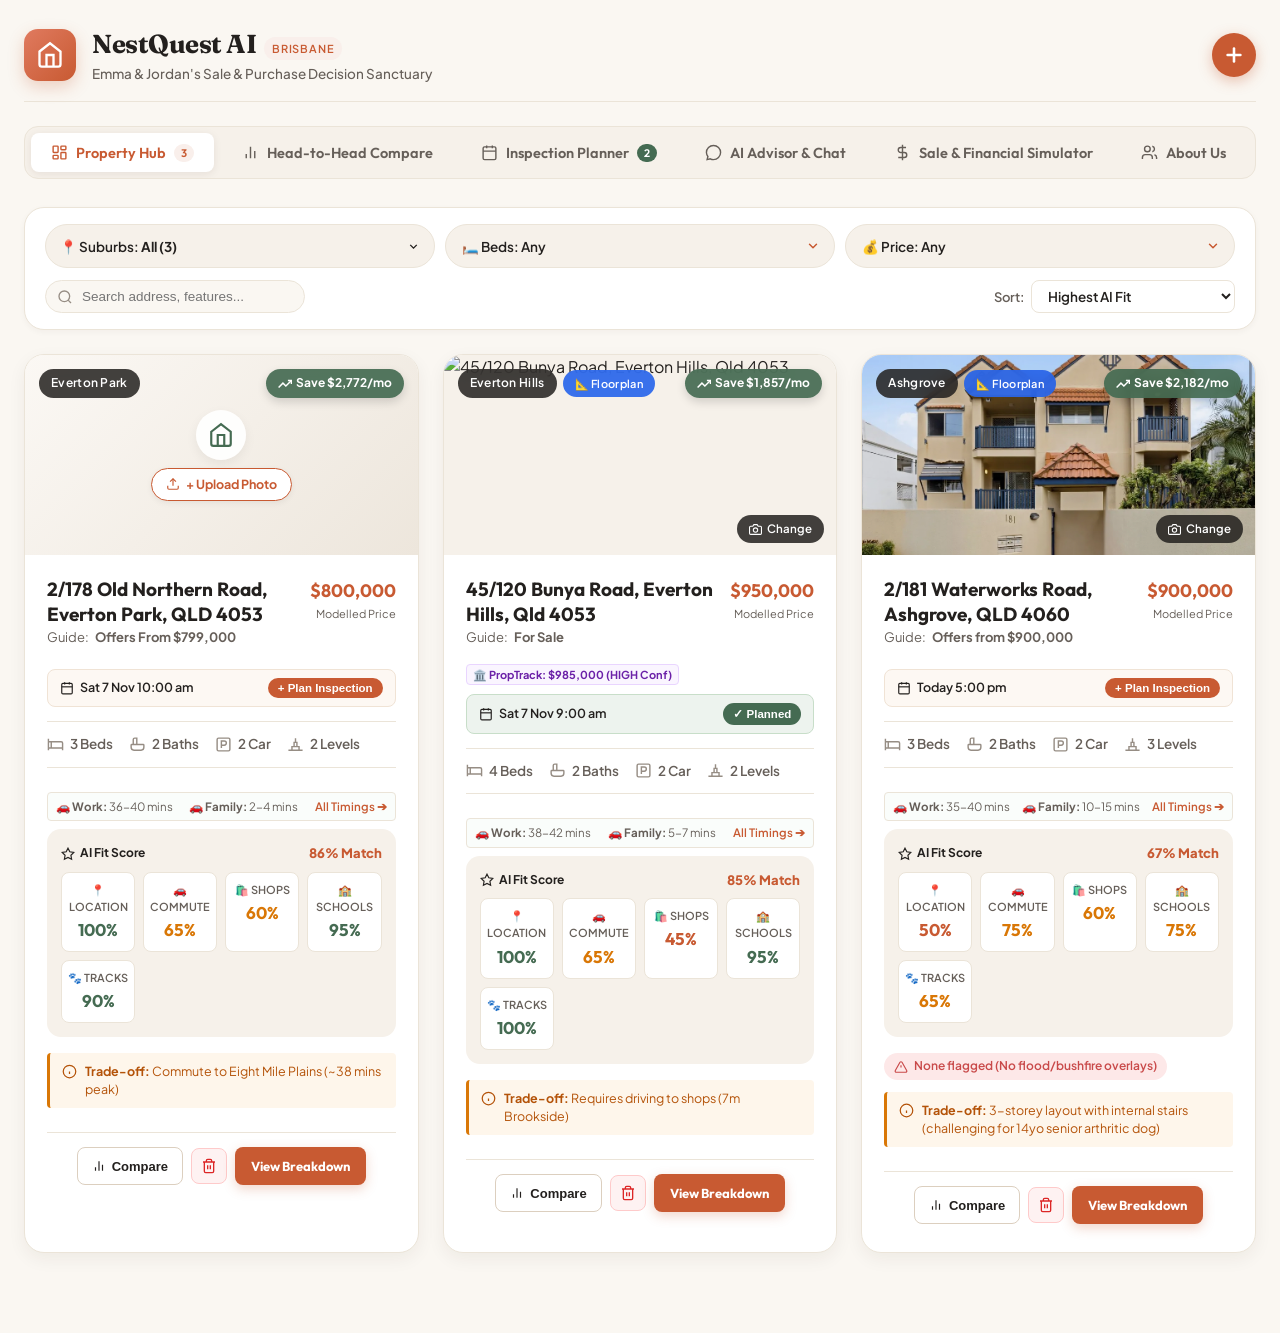
==== app/index.html @ 303f62ae "Add fail-safe verified URL resolver, click interceptor, localStorage sanitization, and script cache " ====
<!DOCTYPE html>
<html lang="en">
<head>
  <meta charset="UTF-8">
  <meta name="viewport" content="width=device-width, initial-scale=1.0, maximum-scale=1.0, user-scalable=no, viewport-fit=cover">
  <link rel="apple-touch-icon" href="images/apple-touch-icon.png">
  <meta name="apple-mobile-web-app-capable" content="yes">
  <meta name="apple-mobile-web-app-status-bar-style" content="default">
  <meta name="apple-mobile-web-app-title" content="NestQuest AI">
  <meta name="theme-color" content="#FAF7F2">
  <title>NestQuest AI — Emma & Jordan's Property Suite</title>
  <link rel="stylesheet" href="css/style.css">
  <link rel="icon" href="data:image/svg+xml,<svg xmlns=%22http://www.w3.org/2000/svg%22 viewBox=%220 0 100 100%22><text y=%22.9em%22 font-size=%2290%22>🏡</text></svg>">
</head>
<body>

  <div class="app-container">
    <!-- Top Header -->
    <header class="top-header">
      <div class="header-inner">
        <div class="brand-section">
          <div class="brand-icon-wrapper">
            <svg viewBox="0 0 24 24" fill="none" stroke="currentColor" stroke-width="2">
              <path d="m3 9 9-7 9 7v11a2 2 0 0 1-2 2H5a2 2 0 0 1-2-2z"/>
              <polyline points="9 22 9 12 15 12 15 22"/>
            </svg>
          </div>
          <div>
            <h1 class="brand-title">
              NestQuest AI
              <span class="brand-badge">Brisbane</span>
            </h1>
            <p class="brand-subtitle">Emma & Jordan's Sale & Purchase Decision Sanctuary</p>
          </div>
        </div>

        <button class="btn-add-property-corner" id="btn-open-add-modal" title="Add Property" aria-label="Add Property">
          <svg width="22" height="22" viewBox="0 0 24 24" fill="none" stroke="currentColor" stroke-width="2.8" stroke-linecap="round" stroke-linejoin="round">
            <line x1="12" y1="5" x2="12" y2="19"></line>
            <line x1="5" y1="12" x2="19" y2="12"></line>
          </svg>
        </button>
      </div>
    </header>

    <!-- Main Navigation Tabs -->
    <nav class="main-nav">
      <button class="nav-tab-btn active" data-tab="properties">
        <svg viewBox="0 0 24 24" fill="none" stroke="currentColor" stroke-width="2"><rect width="7" height="9" x="3" y="3" rx="1"/><rect width="7" height="5" x="14" y="3" rx="1"/><rect width="7" height="9" x="14" y="12" rx="1"/><rect width="7" height="5" x="3" y="16" rx="1"/></svg>
        Property Hub
        <span class="nav-counter" id="nav-prop-count">5</span>
      </button>

      <button class="nav-tab-btn" data-tab="compare">
        <svg viewBox="0 0 24 24" fill="none" stroke="currentColor" stroke-width="2"><line x1="18" y1="20" x2="18" y2="10"/><line x1="12" y1="20" x2="12" y2="4"/><line x1="6" y1="20" x2="6" y2="14"/></svg>
        Head-to-Head Compare
      </button>

      <button class="nav-tab-btn" data-tab="inspections">
        <svg viewBox="0 0 24 24" fill="none" stroke="currentColor" stroke-width="2"><rect x="3" y="4" width="18" height="18" rx="2" ry="2"/><line x1="16" y1="2" x2="16" y2="6"/><line x1="8" y1="2" x2="8" y2="6"/><line x1="3" y1="10" x2="21" y2="10"/></svg>
        Inspection Planner
        <span class="nav-counter" id="nav-inspection-count" style="display: none; background: var(--sage); color: white;">0</span>
      </button>

      <button class="nav-tab-btn" data-tab="advisor">
        <svg viewBox="0 0 24 24" fill="none" stroke="currentColor" stroke-width="2"><path d="M12 2a10 10 0 0 1 10 10c0 5.523-4.477 10-10 10a9.96 9.96 0 0 1-4.587-1.11L3 22l1.11-4.413A9.96 9.96 0 0 1 2 12C2 6.477 6.477 2 12 2z"/></svg>
        AI Advisor & Chat
      </button>

      <button class="nav-tab-btn" data-tab="finances">
        <svg viewBox="0 0 24 24" fill="none" stroke="currentColor" stroke-width="2"><line x1="12" y1="1" x2="12" y2="23"/><path d="M17 5H9.5a3.5 3.5 0 0 0 0 7h5a3.5 3.5 0 0 1 0 7H6"/></svg>
        Sale & Financial Simulator
      </button>

      <button class="nav-tab-btn" data-tab="about">
        <svg viewBox="0 0 24 24" fill="none" stroke="currentColor" stroke-width="2"><path d="M16 21v-2a4 4 0 0 0-4-4H6a4 4 0 0 0-4 4v2"/><circle cx="9" cy="7" r="4"/><path d="M22 21v-2a4 4 0 0 0-3-3.87"/><path d="M16 3.13a4 4 0 0 1 0 7.75"/></svg>
        About Us
      </button>
    </nav>

    <!-- TAB 1: PROPERTIES HUB -->
    <section id="view-properties" class="tab-view">
      <!-- Toolbar Filters -->
      <div class="filter-toolbar">
        <div class="filter-primary-row">
          <!-- Suburb Multi-Select Button & Popover -->
          <div class="suburb-filter-container" id="suburb-filter-container">
            <button type="button" class="filter-control filter-dropdown-btn" id="btn-toggle-suburb-dropdown" aria-expanded="false">
              <span>📍 Suburbs: <strong id="suburb-filter-summary">All</strong></span>
              <svg width="13" height="13" viewBox="0 0 24 24" fill="none" stroke="currentColor" stroke-width="2.5"><polyline points="6 9 12 15 18 9"/></svg>
            </button>
            <div class="suburb-dropdown-menu" id="suburb-dropdown-menu" style="display: none;">
              <div class="suburb-dropdown-header">
                <span>Filter by Suburb</span>
                <button type="button" class="btn-suburb-action" id="btn-clear-suburbs">Select All</button>
              </div>
              <div class="suburb-checkbox-list" id="suburb-checkbox-list">
                <!-- Populated dynamically from properties -->
              </div>
            </div>
          </div>

          <!-- Bedroom Filter -->
          <select id="filter-bedrooms" class="filter-control filter-control-select">
            <option value="all" selected>🛏️ Beds: Any</option>
            <option value="2">🛏️ 2+ Beds</option>
            <option value="3">🛏️ 3+ Beds</option>
            <option value="4">🛏️ 4+ Beds</option>
          </select>

          <!-- Price Filter -->
          <select id="filter-max-price" class="filter-control filter-control-select">
            <option value="all" selected>💰 Price: Any</option>
            <option value="850000">💰 Under $850k</option>
            <option value="900000">💰 Under $900k</option>
            <option value="950000">💰 Under $950k</option>
            <option value="1000000">💰 Under $1.0M</option>
            <option value="1050000">💰 Under $1.05M</option>
            <option value="1100000">💰 Under $1.1M</option>
          </select>
        </div>

        <div class="filter-secondary-row">
          <div class="search-input-wrapper">
            <svg class="search-icon" width="16" height="16" viewBox="0 0 24 24" fill="none" stroke="currentColor" stroke-width="2"><circle cx="11" cy="11" r="8"></circle><line x1="21" y1="21" x2="16.65" y2="16.65"></line></svg>
            <input type="text" id="property-search" placeholder="Search address, features...">
          </div>

          <div style="display: flex; align-items: center; gap: 6px;">
            <span style="font-size: 13px; color: var(--text-muted); font-weight: 600;">Sort:</span>
            <select id="sort-select" style="padding: 6px 12px; border-radius: var(--radius-sm); border: 1px solid var(--border-light); font-size: 13.5px; font-family: var(--font-sans); background: white; color: #23201E !important; -webkit-text-fill-color: #23201E !important; font-weight: 600;">
              <option value="overall">Highest AI Fit</option>
              <option value="emma">Emma Match %</option>
              <option value="jordan">Jordan Match %</option>
              <option value="pets">Fur Babies Safety</option>
              <option value="savings">Highest Monthly Savings</option>
              <option value="price-asc">Price (Low to High)</option>
              <option value="price-desc">Price (High to Low)</option>
            </select>
          </div>
        </div>
      </div>

      <!-- Properties Grid -->
      <div class="properties-grid" id="properties-grid"></div>
    </section>

    <!-- TAB 2: HEAD-TO-HEAD COMPARE -->
    <section id="view-compare" class="tab-view" style="display: none;">
      <div id="comparison-view-content"></div>
    </section>

    <!-- TAB: INSPECTION PLANNER -->
    <section id="view-inspections" class="tab-view" style="display: none;">
      <div id="inspections-view-content"></div>
    </section>

    <!-- TAB 3: AI ADVISOR & CHAT -->
    <section id="view-advisor" class="tab-view" style="display: none;">
      <div class="ai-advisor-layout">
        <!-- Sidebar with Presets -->
        <aside class="advisor-sidebar">
          <div>
            <h4 style="font-family: var(--font-serif); font-size: 18px; margin-bottom: 6px;">Decision Prompts</h4>
            <p style="font-size: 13px; color: var(--text-muted);">Instant AI analysis tailored to your family setup:</p>
          </div>

          <div class="quick-prompts-list">
            <button class="prompt-btn">🐾 Which property is safest for our 14yo dog & 16yo cat?</button>
            <button class="prompt-btn">⚖️ Break down the Morningside vs Everton compromise</button>
            <button class="prompt-btn">💰 Which property frees up the most monthly cash?</button>
            <button class="prompt-btn">⚠️ Explain the flood & overland flow risks</button>
            <button class="prompt-btn">🚗 Eight Mile Plains commute analysis</button>
          </div>

          <div style="background: var(--bg-card-subtle); padding: 14px; border-radius: var(--radius-md); font-size: 12.5px; color: var(--text-muted); line-height: 1.4;">
            💡 <em>Antigravity Advisor considers your $1.4M home equity release, commute to Eight Mile Plains, and 4 fur babies.</em>
          </div>
        </aside>

        <!-- Chat Panel -->
        <div class="chat-panel">
          <div class="chat-history" id="chat-history-container"></div>
          <div class="chat-input-bar">
            <input type="text" id="ai-chat-input" placeholder="Ask about properties, compromises, loan savings, or dog accessibility...">
            <button class="btn-primary" id="btn-send-chat">
              <svg width="17" height="17" viewBox="0 0 24 24" fill="none" stroke="currentColor" stroke-width="2"><line x1="22" y1="2" x2="11" y2="13"></line><polygon points="22 2 15 22 11 13 2 9 22 2"></polygon></svg>
              Ask
            </button>
          </div>
        </div>
      </div>
    </section>

    <!-- TAB 4: FINANCIAL SIMULATOR -->
    <section id="view-finances" class="tab-view" style="display: none;">
      <div id="financial-simulator-content"></div>
    </section>

    <!-- TAB 5: ABOUT US (WHO WE ARE & LIFE ANCHORS) -->
    <section id="view-about" class="tab-view" style="display: none;">
      <div id="about-view-content"></div>
    </section>
    <section id="view-compass" class="tab-view" style="display: none;">
      <div id="compass-view-content"></div>
    </section>

    <!-- ADD / IMPORT PROPERTY MODAL -->
  <div class="modal-backdrop" id="add-property-modal">
    <div class="modal-card">
      <button class="modal-close-btn" id="btn-close-add-modal">✕</button>
      <h2 class="modal-header-title">Add New Candidate Property</h2>
      <p class="modal-header-subtitle">Drop screenshots into chat for instant AI extraction, paste listing text, or enter manually.</p>

      <!-- Import Subtabs -->
      <div style="display: flex; gap: 8px; margin-bottom: 24px; border-bottom: 1px solid var(--border-light); padding-bottom: 12px; flex-wrap: wrap;">
        <button class="filter-pill active import-tab-btn" data-mode="ai">💬 Drop Screenshots to AI (Recommended)</button>
        <button class="filter-pill import-tab-btn" data-mode="paste">📋 Quick Text Paste</button>
        <button class="filter-pill import-tab-btn" data-mode="form">✍️ Manual Form</button>
      </div>

      <!-- Pane 0: AI Chat Drop (Primary Recommended Workflow) -->
      <div id="import-pane-ai" class="import-subtab-pane">
        <div style="background: linear-gradient(135deg, #F4F7F4 0%, #E8F0E9 100%); border: 1.5px solid var(--sage-light, #C8DEC9); border-radius: var(--radius-md); padding: 22px; margin-bottom: 16px;">
          <div style="display: flex; align-items: center; gap: 12px; margin-bottom: 14px;">
            <div style="width: 48px; height: 48px; background: var(--sage); border-radius: 50%; display: flex; align-items: center; justify-content: center; font-size: 24px; color: white; flex-shrink: 0; box-shadow: var(--shadow-sm);">
              🤖
            </div>
            <div>
              <h3 style="font-family: var(--font-serif); font-size: 20px; color: var(--sage); margin: 0 0 3px 0;">
                The 1-Step Workflow: Just Drop Screenshots in Chat!
              </h3>
              <p style="font-size: 13px; color: var(--text-muted); margin: 0;">
                Zero setup needed. No bookmarklets, no scraping errors, no tedious form typing.
              </p>
            </div>
          </div>

          <div style="background: white; border-radius: var(--radius-sm); padding: 16px 18px; border: 1px solid var(--border-light); margin-bottom: 14px;">
            <h4 style="font-size: 14px; font-weight: 700; color: var(--text-main); margin-bottom: 10px; display: flex; align-items: center; gap: 6px;">
              📱 How it works on your phone:
            </h4>
            <ol style="margin-left: 20px; font-size: 13.5px; line-height: 1.75; color: var(--text-main);">
              <li>Whenever you or Emma find a house on <strong>Realestate.com.au</strong> or <strong>Domain</strong> on your phone:</li>
              <li>Take 1 or 2 quick screenshots of the <strong>photos, price & specs</strong> (or copy the link/text).</li>
              <li>Drop them right here into your <strong>Antigravity AI Assistant chat</strong>!</li>
            </ol>
          </div>

          <div style="background: #FDF8F3; border-left: 3px solid var(--terracotta); padding: 14px; border-radius: 4px; font-size: 13px; color: var(--text-main); line-height: 1.55;">
            <strong>✨ Your AI Assistant automatically:</strong>
            <ul style="margin: 6px 0 0 18px; padding: 0;">
              <li>Extracts address, bedrooms, bathrooms, car spaces, storeys & courtyard</li>
              <li>Crops high-res facade photos and saves architectural floor plans</li>
              <li>Cross-references Property.com.au / PropTrack automated valuations</li>
              <li>Calculates exact Google Maps drive & transit commute times to all family anchors</li>
              <li>Runs the financial simulator & calculates your exact monthly cash freed up</li>
              <li>Scores Emma, Jordan & Fur Baby accessibility match</li>
              <li>Uploads it straight into your live Property Hub!</li>
            </ul>
          </div>

          <div style="text-align: center; margin-top: 18px;">
            <button type="button" class="btn-primary" style="background: var(--sage); border-color: var(--sage); padding: 12px 24px; font-size: 14px; font-weight: 700;" onclick="app.closeAddModal(); app.switchTab('advisor');">
              💬 Open AI Chat to Drop Screenshots ➔
            </button>
          </div>
        </div>
      </div>

      <!-- Pane 1: Smart Paste -->
      <div id="import-pane-paste" class="import-subtab-pane" style="display: none;">
        <div class="form-group" style="margin-bottom: 16px;">
          <div style="display: flex; justify-content: space-between; align-items: baseline; margin-bottom: 4px;">
            <label>Paste Property Description or Raw Listing Text</label>
            <button type="button" id="btn-sample-paste" style="background: none; border: none; color: var(--terracotta); font-size: 12.5px; font-weight: 600; cursor: pointer; text-decoration: underline;">
              Try Sample Listing Text
            </button>
          </div>
          <div style="background: var(--bg-card-subtle); padding: 10px 14px; border-radius: var(--radius-sm); font-size: 12px; color: var(--text-muted); margin-bottom: 10px;">
            <strong>How to use:</strong> Select & copy any text from the property page on Realestate.com.au or Domain, paste it below, and click <strong>AI Parse Text</strong>!
          </div>
          <textarea id="paste-text-input" rows="5" placeholder="Copy & paste any listing text or description here (e.g. '12/40 Wynnum Rd, Morningside. Offers over $950k, 3 Bed, 2 Bath, 2 Car, private courtyard, body corp $1,100 pq...')..."></textarea>
          <div style="display: flex; gap: 10px; margin-top: 10px;">
            <button class="btn-primary" id="btn-parse-paste" type="button">AI Parse Text ➔</button>
          </div>
          <div id="paste-status" style="font-size: 13px; margin-top: 8px;"></div>
        </div>
      </div>

      <!-- Pane 2: Main Form -->
      <div id="import-pane-form" class="import-subtab-pane" style="display: none;">
        <form id="add-property-form">
          <div class="form-grid">
            <div class="form-group">
              <label>Street Address *</label>
              <input type="text" id="form-address" required placeholder="e.g. 5/12 Richmond Road">
            </div>

            <div class="form-group">
              <label>Suburb *</label>
              <select id="form-suburb" required>
                <option value="Ashgrove">Ashgrove</option>
                <option value="Everton Hills">Everton Hills</option>
                <option value="Everton Park">Everton Park</option>
                <option value="Morningside">Morningside</option>
                <option value="McDowall">McDowall</option>
                <option value="Camp Hill">Camp Hill</option>
                <option value="Stafford">Stafford</option>
                <option value="Mitchelton">Mitchelton</option>
                <option value="Kedron">Kedron</option>
                <option value="Coorparoo">Coorparoo</option>
                <option value="Other">Other Brisbane Suburb</option>
              </select>
            </div>

            <div class="form-group">
              <label>Advertised Guide Price</label>
              <input type="text" id="form-guide" placeholder="e.g. Offers over $950,000">
            </div>

            <div class="form-group">
              <label>Modelled Purchase Price ($ AUD) *</label>
              <input type="number" id="form-modelled-price" required value="950000" step="5000">
            </div>

            <div class="form-group">
              <label>Bedrooms</label>
              <input type="number" id="form-bedrooms" value="3" min="1" max="6">
            </div>

            <div class="form-group">
              <label>Bathrooms</label>
              <input type="number" id="form-bathrooms" value="2" step="0.5" min="1" max="5">
            </div>

            <div class="form-group">
              <label>Parking Setup</label>
              <input type="text" id="form-parking" placeholder="e.g. Side-by-side double garage">
            </div>

            <div class="form-group">
              <label>Levels / Storeys</label>
              <select id="form-levels">
                <option value="1">1 Level (Single Level)</option>
                <option value="2" selected>2 Levels (Townhouse)</option>
                <option value="3">3 Levels (Tri-level)</option>
              </select>
            </div>

            <div class="form-group">
              <label>Outdoor Space</label>
              <select id="form-outdoor">
                <option value="Private courtyard" selected>Private Courtyard (Great for Pets)</option>
                <option value="Fenced yard / garden">Fenced Yard / Garden</option>
                <option value="Balconies only">Balconies Only (Stairs for Pets)</option>
              </select>
            </div>

            <div class="form-group">
              <label>Body Corporate ($ / Quarter)</label>
              <input type="number" id="form-body-corp" value="1200" step="50">
            </div>

            <div class="form-group">
              <label>Brisbane Council Risk Overlays</label>
              <select id="form-risk">
                <option value="None flagged" selected>None Flagged (Clean)</option>
                <option value="Flood overlay flagged">Flood Overlay Flagged</option>
                <option value="Overland flow flagged">Overland Flow Flagged</option>
                <option value="Bushfire overlay flagged">Bushfire Overlay Flagged</option>
              </select>
            </div>

            <div class="form-group">
              <label>Key Compromise / Trade-off</label>
              <input type="text" id="form-compromise" placeholder="e.g. 1 car garage or stairs for 14yo dog">
            </div>

            <div class="form-group form-group-full">
              <label>Online Listing Link</label>
              <input type="url" id="form-link" placeholder="https://www.realestate.com.au/...">
            </div>

            <div class="form-group form-group-full">
              <label>Hero Photo URL</label>
              <input type="url" id="form-image-url" placeholder="https://images.unsplash.com/...">
            </div>

            <div class="form-group form-group-full">
              <label>Personal Notes & Impressions</label>
              <textarea id="form-notes" rows="3" placeholder="Inspection impressions, Emma's thoughts, Jordan's feedback..."></textarea>
            </div>
          </div>

          <div style="display: flex; justify-content: flex-end; gap: 12px; margin-top: 24px;">
            <button class="btn-secondary" type="button" onclick="app.closeAddModal()">Cancel</button>
            <button class="btn-primary" type="submit">Save & Run AI Evaluation</button>
          </div>
        </form>
      </div>
    </div>
  </div>

  <!-- PROPERTY DETAIL DRAWER MODAL -->
  <div class="modal-backdrop" id="detail-drawer-modal">
    <div class="modal-card" style="max-width: 840px;">
      <button class="modal-close-btn" onclick="document.getElementById('detail-drawer-modal').classList.remove('open')">✕</button>
      <div id="detail-drawer-content"></div>
    </div>
  </div>

  <!-- HIGH-RES FLOORPLAN VIEWER MODAL -->
  <div class="modal-backdrop" id="floorplan-viewer-modal">
    <div class="modal-card" style="max-width: 960px; max-height: 92vh; text-align: center; padding: 24px;">
      <button class="modal-close-btn" onclick="document.getElementById('floorplan-viewer-modal').classList.remove('open')">✕</button>
      <h3 id="floorplan-modal-title" style="font-family: var(--font-serif); font-size: 20px; margin-bottom: 12px; text-align: left;">Architectural Floor Plan</h3>
      <div style="overflow: auto; max-height: 75vh; border: 1px solid var(--border-light); border-radius: var(--radius-md); background: white; padding: 12px;">
        <img id="floorplan-modal-img" src="" style="max-width: 100%; height: auto; display: block; margin: 0 auto;" alt="Property Floor Plan">
      </div>
      <div style="display: flex; justify-content: flex-end; margin-top: 14px;">
        <button class="btn-primary" onclick="document.getElementById('floorplan-viewer-modal').classList.remove('open')">Close Floor Plan</button>
      </div>
    </div>
  </div>


  <!-- INLINE PROPERTY SPEC EDITOR MODAL -->
  <div class="modal-backdrop" id="spec-edit-modal">
    <div class="modal-card" style="max-width: 460px; padding: 24px;">
      <button class="modal-close-btn" onclick="app.closeSpecEditModal()">✕</button>
      <h3 id="spec-edit-modal-title" style="font-family: var(--font-serif); font-size: 20px; margin-bottom: 8px;">Edit Property Detail</h3>
      <p id="spec-edit-modal-subtitle" style="font-size: 13px; color: var(--text-muted); margin-bottom: 16px;">Update value and recalculate AI scores.</p>
      <div id="spec-edit-modal-body"></div>
      <div style="display: flex; justify-content: flex-end; gap: 10px; margin-top: 20px;">
        <button class="btn-secondary" type="button" onclick="app.closeSpecEditModal()">Cancel</button>
        <button class="btn-primary" type="button" onclick="app.saveSpecEdit()">Save Changes</button>
      </div>
    </div>
  </div>

  <!-- BODY CORPORATE EDITOR MODAL -->
  <div class="modal-backdrop" id="bodycorp-edit-modal">
    <div class="modal-card" style="max-width: 480px; padding: 24px;">
      <button class="modal-close-btn" onclick="app.closeBodyCorpModal()">✕</button>
      <h3 style="font-family: var(--font-serif); font-size: 20px; margin-bottom: 6px;">🏢 Edit Body Corporate</h3>
      <p style="font-size: 13px; color: var(--text-muted); margin-bottom: 16px;">
        Enter either Weekly, Monthly, or Quarterly. The other amounts update automatically.
      </p>
      <div style="display: flex; flex-direction: column; gap: 14px;">
        <div class="form-group">
          <label style="font-size: 13px; font-weight: 700; color: var(--text-main);">Weekly Body Corporate ($/wk):</label>
          <div style="position: relative;">
            <span style="position: absolute; left: 12px; top: 10px; font-weight: 700; color: var(--text-muted);">$</span>
            <input type="number" id="edit-bc-weekly" style="padding-left: 26px;" step="1" oninput="app.handleBcInput('weekly')">
          </div>
          <span style="font-size: 11.5px; color: var(--text-muted);">e.g. /wk for Bunya Road, /wk for Rogers Parade</span>
        </div>
        <div class="form-group">
          <label style="font-size: 13px; font-weight: 700; color: var(--text-main);">Monthly Body Corporate ($/mo):</label>
          <div style="position: relative;">
            <span style="position: absolute; left: 12px; top: 10px; font-weight: 700; color: var(--text-muted);">$</span>
            <input type="number" id="edit-bc-monthly" style="padding-left: 26px;" step="1" oninput="app.handleBcInput('monthly')">
          </div>
        </div>
        <div class="form-group">
          <label style="font-size: 13px; font-weight: 700; color: var(--text-main);">Quarterly Body Corporate ($/qtr):</label>
          <div style="position: relative;">
            <span style="position: absolute; left: 12px; top: 10px; font-weight: 700; color: var(--text-muted);">$</span>
            <input type="number" id="edit-bc-quarterly" style="padding-left: 26px;" step="1" oninput="app.handleBcInput('quarterly')">
          </div>
        </div>
      </div>
      <div style="display: flex; justify-content: flex-end; gap: 10px; margin-top: 22px;">
        <button class="btn-secondary" type="button" onclick="app.closeBodyCorpModal()">Cancel</button>
        <button class="btn-primary" type="button" onclick="app.saveBodyCorpEdit()">Save Body Corporate</button>
      </div>
    </div>
  </div>

  <!-- PARKING EDITOR MODAL -->
  <div class="modal-backdrop" id="parking-edit-modal">
    <div class="modal-card" style="max-width: 460px; padding: 24px;">
      <button class="modal-close-btn" onclick="app.closeParkingModal()">✕</button>
      <h3 style="font-family: var(--font-serif); font-size: 20px; margin-bottom: 6px;">🚗 Edit Parking Configuration</h3>
      <p style="font-size: 13px; color: var(--text-muted); margin-bottom: 16px;">
        Set vehicle spaces and garage layout (vital for Jordan's vehicle and storage needs).
      </p>
      <div style="display: flex; flex-direction: column; gap: 14px;">
        <div class="form-group">
          <label style="font-size: 13px; font-weight: 700;">Number of Car Spaces:</label>
          <select id="edit-parking-spaces">
            <option value="1">1 Car Space</option>
            <option value="2">2 Car Spaces</option>
            <option value="3">3 Car Spaces</option>
            <option value="4">4+ Car Spaces</option>
          </select>
        </div>
        <div class="form-group">
          <label style="font-size: 13px; font-weight: 700;">Parking / Garage Type:</label>
          <select id="edit-parking-type">
            <option value="Double lockup garage (side-by-side)">Double lockup garage (side-by-side)</option>
            <option value="2 car tandem lockup garage">2 car tandem lockup garage</option>
            <option value="Single lockup garage + carport">Single lockup garage + carport</option>
            <option value="Single lockup garage">Single lockup garage</option>
            <option value="Covered carport">Covered carport</option>
            <option value="Open off-street bay">Open off-street bay</option>
          </select>
        </div>
      </div>
      <div style="display: flex; justify-content: flex-end; gap: 10px; margin-top: 22px;">
        <button class="btn-secondary" type="button" onclick="app.closeParkingModal()">Cancel</button>
        <button class="btn-primary" type="button" onclick="app.saveParkingEdit()">Save Parking</button>
      </div>
    </div>
  </div>

  <!-- INSPECTION TIME EDITOR MODAL -->
  <div class="modal-backdrop" id="inspection-edit-modal">
    <div class="modal-card" style="max-width: 480px; padding: 24px;">
      <button class="modal-close-btn" onclick="app.closeInspectionModal()">✕</button>
      <h3 style="font-family: var(--font-serif); font-size: 20px; margin-bottom: 6px;">🗓️ Open Inspection Time</h3>
      <p style="font-size: 13px; color: var(--text-muted); margin-bottom: 16px;">
        Add or update the upcoming open home inspection slot.
      </p>
      <div class="form-group">
        <label style="font-size: 13px; font-weight: 700;">Inspection Schedule Text:</label>
        <input type="text" id="edit-inspection-input" placeholder="e.g. Sat 7 Nov 9:00 am - 9:30 am">
      </div>
      <div style="margin-top: 10px;">
        <span style="font-size: 11.5px; font-weight: 700; color: var(--text-muted);">Quick Presets:</span>
        <div class="suggestion-chips-container" style="margin-top: 6px;">
          <button type="button" class="suggestion-chip" onclick="document.getElementById('edit-inspection-input').value='Sat 7 Nov 9:00 am'">Sat 7 Nov 9:00 am</button>
          <button type="button" class="suggestion-chip" onclick="document.getElementById('edit-inspection-input').value='Sat 7 Nov 10:15 am'">Sat 7 Nov 10:15 am</button>
          <button type="button" class="suggestion-chip" onclick="document.getElementById('edit-inspection-input').value='Sat 7 Nov 11:30 am'">Sat 7 Nov 11:30 am</button>
          <button type="button" class="suggestion-chip" onclick="document.getElementById('edit-inspection-input').value='Thu 5 Nov 4:30 pm'">Thu 5 Nov 4:30 pm</button>
          <button type="button" class="suggestion-chip" onclick="document.getElementById('edit-inspection-input').value='By Private Appointment'">By Appointment</button>
        </div>
      </div>
      <div style="display: flex; justify-content: flex-end; gap: 10px; margin-top: 22px;">
        <button class="btn-secondary" type="button" onclick="app.closeInspectionModal()">Cancel</button>
        <button class="btn-primary" type="button" onclick="app.saveInspectionEdit()">Save Inspection</button>
      </div>
    </div>
  </div>

  <!-- LIFE ANCHOR DESTINATION & ADDRESS MODAL -->
  <div class="modal-backdrop" id="anchor-edit-modal">
    <div class="modal-card" style="max-width: 540px; padding: 24px;">
      <button class="modal-close-btn" onclick="app.closeAnchorModal()">✕</button>
      <h3 id="anchor-modal-title" style="font-family: var(--font-serif); font-size: 20px; margin-bottom: 6px;">📍 Life Anchor Destination</h3>
      <p style="font-size: 13px; color: var(--text-muted); margin-bottom: 16px;">
        Set destination name and street address. NestQuest AI links directly to Google Maps and calculates commute timings for every townhouse.
      </p>
      <div style="display: flex; flex-direction: column; gap: 14px;">
        <div class="form-group">
          <label style="font-size: 13px; font-weight: 700;">Destination Name:</label>
          <input type="text" id="edit-anchor-name" placeholder="e.g. Callum & Kaitlin, Eight Mile Plains Work, Gym...">
        </div>
        <div class="form-group">
          <label style="font-size: 13px; font-weight: 700;">Street Address or Suburb (Google Maps Verified):</label>
          <input type="text" id="edit-anchor-address" list="suggested-brisbane-addresses" placeholder="e.g. Rogers Parade West, Everton Park QLD 4053" oninput="app.updateAnchorMapsPreview()">
          <datalist id="suggested-brisbane-addresses">
            <option value="81 Technology Office Park, Eight Mile Plains QLD 4113">Work (Eight Mile Plains)</option>
            <option value="Rogers Parade West, Everton Park QLD 4053">Callum & Kaitlin</option>
            <option value="Carindale / Belmont QLD 4152">Emma's Parents</option>
            <option value="Strathpine QLD 4500">Jordan's Parents</option>
            <option value="Queen Street Mall, Brisbane City QLD 4000">Brisbane CBD</option>
            <option value="Airport Drive, Brisbane Airport QLD 4008">Brisbane Airport</option>
            <option value="Brookside Shopping Centre, 159 Osborne Rd, Mitchelton QLD 4053">Brookside Shopping Centre</option>
            <option value="Wynnum Road Cafés, Morningside QLD 4170">Wynnum Rd Cafés</option>
            <option value="Westfield Chermside, Gympie Rd, Chermside QLD 4032">Westfield Chermside</option>
            <option value="Ferny Grove Train Station, Ferny Grove QLD 4055">Ferny Grove Station</option>
            <option value="South Bank Parklands, South Brisbane QLD 4101">South Bank</option>
          </datalist>
        </div>
        <div>
          <span style="font-size: 11.5px; font-weight: 700; color: var(--text-muted);">Quick Address Presets:</span>
          <div class="suggestion-chips-container" style="margin-top: 6px;">
            <button type="button" class="suggestion-chip" onclick="app.setAnchorAddressPreset('81 Technology Office Park, Eight Mile Plains QLD 4113')">📍 Eight Mile Plains Work</button>
            <button type="button" class="suggestion-chip" onclick="app.setAnchorAddressPreset('Rogers Parade West, Everton Park QLD 4053')">📍 Callum & Kaitlin</button>
            <button type="button" class="suggestion-chip" onclick="app.setAnchorAddressPreset('Carindale / Belmont QLD 4152')">📍 Emma's Parents</button>
            <button type="button" class="suggestion-chip" onclick="app.setAnchorAddressPreset('Strathpine QLD 4500')">📍 Jordan's Parents</button>
            <button type="button" class="suggestion-chip" onclick="app.setAnchorAddressPreset('Brookside Shopping Centre, 159 Osborne Rd, Mitchelton QLD 4053')">📍 Brookside Retail</button>
            <button type="button" class="suggestion-chip" onclick="app.setAnchorAddressPreset('Wynnum Road Cafés, Morningside QLD 4170')">📍 Morningside Cafés</button>
            <button type="button" class="suggestion-chip" onclick="app.setAnchorAddressPreset('Queen Street Mall, Brisbane City QLD 4000')">📍 Brisbane CBD</button>
            <button type="button" class="suggestion-chip" onclick="app.setAnchorAddressPreset('Airport Drive, Brisbane Airport QLD 4008')">📍 Brisbane Airport</button>
          </div>
        </div>
        <div id="anchor-maps-preview" style="font-size: 12px; color: var(--sage); padding: 8px 12px; background: var(--bg-sage-soft); border-radius: 4px; display: none;"></div>
      </div>
      <div style="display: flex; justify-content: flex-end; gap: 10px; margin-top: 22px;">
        <button class="btn-secondary" type="button" onclick="app.closeAnchorModal()">Cancel</button>
        <button class="btn-primary" type="button" onclick="app.saveAnchorModal()">Save Destination</button>
      </div>
    </div>
  </div>

  <!-- ADD BUDGET CATEGORY MODAL -->
  <div class="modal-backdrop" id="budget-category-modal">
    <div class="modal-card" style="max-width: 440px; padding: 24px;">
      <button class="modal-close-btn" onclick="app.closeBudgetCategoryModal()">✕</button>
      <h3 style="font-family: var(--font-serif); font-size: 20px; margin-bottom: 6px;">+ Add Budget Category</h3>
      <p style="font-size: 13px; color: var(--text-muted); margin-bottom: 16px;">
        Add a regular household expense or savings category.
      </p>
      <div style="display: flex; flex-direction: column; gap: 14px;">
        <div class="form-group">
          <label style="font-size: 13px; font-weight: 700;">Category Name:</label>
          <input type="text" id="new-budget-name" placeholder="e.g. Health & Fitness, Entertainment, Dining...">
        </div>
        <div class="form-group">
          <label style="font-size: 13px; font-weight: 700;">Expense Amount ($ AUD):</label>
          <input type="number" id="new-budget-amount" placeholder="e.g. 50" step="1">
        </div>
        <div class="form-group">
          <label style="font-size: 13px; font-weight: 700;">Billing Frequency:</label>
          <select id="new-budget-freq" style="padding: 10px; font-size: 14px; border-radius: 4px; border: 1px solid var(--border-medium);">
            <option value="weekly">Weekly ($/wk)</option>
            <option value="monthly">Monthly ($/mo)</option>
            <option value="yearly">Yearly ($/yr)</option>
          </select>
        </div>
      </div>
      <div style="display: flex; justify-content: flex-end; gap: 10px; margin-top: 22px;">
        <button class="btn-secondary" type="button" onclick="app.closeBudgetCategoryModal()">Cancel</button>
        <button class="btn-primary" type="button" onclick="app.saveNewBudgetCategory()">Add Category</button>
      </div>
    </div>
  </div>

  <!-- Mobile Phone Connection Modal -->
  <div class="modal-backdrop" id="mobile-connect-modal">
    <div class="modal-card" style="max-width: 520px; padding: 26px;">
      <button class="modal-close-btn" onclick="app.closeMobileConnectModal()">✕</button>
      <div style="display: flex; align-items: center; gap: 10px; margin-bottom: 6px;">
        <span style="font-size: 26px;">📱</span>
        <h3 style="font-family: var(--font-serif); font-size: 22px; margin: 0; color: var(--text-main);">
          Use on Jordan & Emma's Phones
        </h3>
      </div>
      <p style="font-size: 13.5px; color: var(--text-muted); margin-bottom: 20px; line-height: 1.5;">
        NestQuest AI is fully mobile-optimised. Both of you can browse townhouses, view floor plans, check driving times, and log inspection ratings simultaneously right from your phones!
      </p>

      <!-- Card 1: Home Wi-Fi Setup -->
      <div style="background: #FFFDF9; border: 1.5px solid #F0E3D5; border-radius: var(--radius-md); padding: 18px; margin-bottom: 16px;">
        <div style="display: flex; justify-content: space-between; align-items: center; margin-bottom: 12px;">
          <strong style="font-size: 15px; color: var(--text-main); display: flex; align-items: center; gap: 6px;">
            📶 Option 1: At Home (Same Wi-Fi)
          </strong>
          <span style="font-size: 11px; font-weight: 700; background: var(--bg-sage-soft); color: var(--sage); padding: 3px 8px; border-radius: 12px;">READY NOW</span>
        </div>

        <div style="display: flex; gap: 18px; align-items: center; flex-wrap: wrap;">
          <div style="background: white; padding: 10px; border: 1px solid var(--border-medium); border-radius: var(--radius-sm); text-align: center;">
            <img src="https://api.qrserver.com/v1/create-qr-code/?size=160x160&data=http%3A%2F%2F192.168.1.30%3A8550" alt="Scan to open on phone" width="140" height="140" style="display: block;">
            <span style="font-size: 10px; color: var(--text-muted); margin-top: 4px; display: block;">Point Camera to Scan</span>
          </div>

          <div style="flex: 1; min-width: 200px;">
            <div style="font-size: 12.5px; color: var(--text-muted); margin-bottom: 6px;">Or type this URL into Safari/Chrome:</div>
            <div style="background: white; border: 1px solid var(--border-medium); border-radius: 4px; padding: 8px 10px; font-family: monospace; font-size: 14px; font-weight: 700; color: var(--terracotta); display: flex; justify-content: space-between; align-items: center;">
              <span>http://192.168.1.30:8550</span>
              <button type="button" class="btn-secondary" style="padding: 2px 8px; font-size: 11px;" onclick="navigator.clipboard.writeText('http://192.168.1.30:8550'); alert('Copied URL to clipboard!');">Copy</button>
            </div>
            <div style="font-size: 11.5px; color: var(--text-muted); margin-top: 6px;">
              Alternative: <code style="color: var(--text-main);">http://Emmas-MacBook-Air.local:8550</code>
            </div>
          </div>
        </div>

        <div style="background: var(--bg-card-subtle); border-radius: var(--radius-sm); padding: 10px 14px; margin-top: 14px; font-size: 12.5px; color: var(--text-main); line-height: 1.45;">
          <strong>📲 How to save it as an App on your Home Screen:</strong>
          <div style="margin-top: 4px;">• <strong>iPhone (Safari):</strong> Tap the <strong>Share</strong> button (box with upward arrow) ➔ Scroll down & tap <strong>"Add to Home Screen"</strong>.</div>
          <div style="margin-top: 2px;">• <strong>Android (Chrome):</strong> Tap the <strong>3 dots (menu)</strong> ➔ Tap <strong>"Add to Home screen"</strong> (or "Install app").</div>
        </div>
      </div>

      <!-- Card 2: Away from Home / 4G Inspections -->
      <div style="background: #FAFDFB; border: 1px solid var(--border-light); border-radius: var(--radius-md); padding: 14px 16px; font-size: 13px;">
        <strong style="color: var(--text-main); display: flex; align-items: center; gap: 6px; margin-bottom: 6px;">
          🚗 Option 2: Out at Open Home Inspections (4G / 5G Mobile Data)
        </strong>
        <p style="color: var(--text-muted); margin: 0 0 10px 0; font-size: 12.5px; line-height: 1.45;">
          The local Wi-Fi address works while you are at home or when the Mac is on the same network. When you're out driving between inspections on Saturday, you have two great options:
        </p>
        <div style="display: flex; flex-direction: column; gap: 6px; font-size: 12px; color: var(--text-main);">
          <div>• <strong>Free Cloud URL (Vercel / Netlify / GitHub Pages):</strong> We can deploy this static suite in 1 minute to a private live URL like <code>https://nestquest.vercel.app</code> that you and Emma can access anywhere on Earth from your phones.</div>
          <div>• <strong>Personal Hotspot:</strong> Connect your Mac to your phone's personal hotspot in the car, or run a free Cloudflare tunnel.</div>
        </div>
      </div>

      <div style="display: flex; justify-content: flex-end; margin-top: 20px;">
        <button class="btn-primary" type="button" onclick="app.closeMobileConnectModal()">Got it, thanks!</button>
      </div>
    </div>
  </div>

  <!-- Scripts -->
  <script src="js/calculator.js?v=20261104_1625"></script>
  <script src="js/ai-engine.js?v=20261104_1625"></script>
  <script src="js/scraper.js?v=20261104_1625"></script>
  <script src="js/app.js?v=20261104_1625"></script>
</body>
</html>
---- app/css/style.css ----
/* -------------------------------------------------------------
   NestQuest AI / Property Hunter - Warm & Modern Design System
   Designed for Jordan & Emma's Home Sale & Purchase Journey
   ------------------------------------------------------------- */

@import url('https://fonts.googleapis.com/css2?family=Fraunces:ital,opsz,wght@0,9..144,400;0,9..144,600;0,9..144,700;1,9..144,400&family=Plus+Jakarta+Sans:wght@400;500;600;700&family=Outfit:wght@400;500;600;700&display=swap');

:root {
  /* Warm modern color palette */
  --bg-main: #FAF7F2;
  --bg-card: #FFFFFF;
  --bg-card-subtle: #F6F1EA;
  --bg-accent-soft: #F9EFEB;
  --bg-sage-soft: #EDF3EE;
  --bg-amber-soft: #FEF6EB;

  --border-light: #EBE4D8;
  --border-medium: #DCCFBF;
  --border-focus: #C85A32;

  --text-main: #23201E;
  --text-muted: #665F59;
  --text-subtle: #968D84;

  /* Accent hues */
  --terracotta: #C85A32;
  --terracotta-hover: #AF4C27;
  --terracotta-dark: #8C3717;
  --sage: #456B52;
  --sage-hover: #375641;
  --honey: #D97706;
  --honey-dark: #B45309;
  --rose-alert: #C94A4A;
  --rose-soft: #FDE8E8;

  /* Typography */
  --font-serif: 'Fraunces', Georgia, serif;
  --font-sans: 'Plus Jakarta Sans', -apple-system, BlinkMacSystemFont, sans-serif;
  --font-display: 'Outfit', 'Plus Jakarta Sans', sans-serif;

  /* Shadows */
  --shadow-sm: 0 2px 6px rgba(45, 30, 20, 0.04);
  --shadow-md: 0 6px 18px rgba(45, 30, 20, 0.06);
  --shadow-lg: 0 14px 34px rgba(45, 30, 20, 0.08);
  --shadow-hover: 0 16px 40px rgba(45, 30, 20, 0.12);

  --radius-sm: 8px;
  --radius-md: 14px;
  --radius-lg: 20px;
  --radius-full: 9999px;
}

* {
  box-sizing: border-box;
  margin: 0;
  padding: 0;
}

body {
  font-family: var(--font-sans);
  background-color: var(--bg-main);
  color: var(--text-main);
  line-height: 1.55;
  -webkit-font-smoothing: antialiased;
  min-height: 100vh;
}

/* Base Container */
.app-container {
  max-width: 1360px;
  margin: 0 auto;
  padding: 0 24px 80px 24px;
}

/* Top App Header */
.top-header {
  padding: 24px 0 16px 0;
  border-bottom: 1px solid var(--border-light);
  margin-bottom: 24px;
}

.header-inner {
  display: flex !important;
  flex-direction: row !important;
  justify-content: space-between !important;
  align-items: center !important;
  width: 100% !important;
  gap: 14px;
}

.brand-section {
  display: flex;
  align-items: center;
  gap: 16px;
}

.brand-icon-wrapper {
  width: 52px;
  height: 52px;
  background: linear-gradient(135deg, #E07A5F 0%, #C85A32 100%);
  border-radius: var(--radius-md);
  display: flex;
  align-items: center;
  justify-content: center;
  color: white;
  box-shadow: 0 6px 16px rgba(200, 90, 50, 0.25);
}

.brand-icon-wrapper svg {
  width: 28px;
  height: 28px;
}

.brand-title {
  font-family: var(--font-serif);
  font-size: 26px;
  font-weight: 700;
  color: var(--text-main);
  letter-spacing: -0.5px;
  display: flex;
  align-items: baseline;
  gap: 8px;
}

.brand-badge {
  font-family: var(--font-sans);
  font-size: 11px;
  font-weight: 600;
  text-transform: uppercase;
  letter-spacing: 0.8px;
  background-color: var(--bg-accent-soft);
  color: var(--terracotta);
  padding: 3px 8px;
  border-radius: var(--radius-full);
}

.brand-subtitle {
  font-size: 13.5px;
  color: var(--text-muted);
  font-weight: 500;
}

/* Quick Stats Bar in Header */
.header-quick-stats {
  display: flex;
  align-items: center;
  gap: 12px;
  flex-wrap: wrap;
}

.quick-stat-chip {
  background: var(--bg-card);
  border: 1px solid var(--border-light);
  border-radius: var(--radius-full);
  padding: 7px 16px;
  display: flex;
  align-items: center;
  gap: 10px;
  font-size: 13px;
  color: var(--text-muted);
  box-shadow: var(--shadow-sm);
}

.quick-stat-chip strong {
  color: var(--text-main);
  font-weight: 700;
}

.quick-stat-chip .dot-green {
  width: 8px;
  height: 8px;
  background-color: var(--sage);
  border-radius: 50%;
}

.quick-stat-chip .dot-terracotta {
  width: 8px;
  height: 8px;
  background-color: var(--terracotta);
  border-radius: 50%;
}

/* Navigation Tabs */
.main-nav {
  display: flex;
  gap: 8px;
  background-color: var(--bg-card-subtle);
  padding: 6px;
  border-radius: var(--radius-md);
  border: 1px solid var(--border-light);
  margin-bottom: 28px;
  overflow-x: auto;
}

.nav-tab-btn {
  border: none;
  background: transparent;
  padding: 10px 20px;
  border-radius: var(--radius-sm);
  font-family: var(--font-display);
  font-size: 14.5px;
  font-weight: 600;
  color: var(--text-muted);
  cursor: pointer;
  display: flex;
  align-items: center;
  gap: 8px;
  transition: all 0.2s ease;
  white-space: nowrap;
}

.nav-tab-btn svg {
  width: 17px;
  height: 17px;
  transition: transform 0.2s ease;
}

.nav-tab-btn:hover {
  color: var(--text-main);
  background-color: rgba(255, 255, 255, 0.5);
}

.nav-tab-btn.active {
  background-color: var(--bg-card);
  color: var(--terracotta);
  box-shadow: 0 2px 8px rgba(45, 30, 20, 0.08);
}

.nav-tab-btn.active svg {
  color: var(--terracotta);
}

.nav-counter {
  font-size: 11px;
  background-color: var(--bg-accent-soft);
  color: var(--terracotta);
  padding: 2px 7px;
  border-radius: var(--radius-full);
}

/* Action Buttons */
.btn-primary {
  background-color: var(--terracotta);
  color: white;
  border: none;
  padding: 10px 20px;
  border-radius: var(--radius-md);
  font-family: var(--font-display);
  font-size: 14px;
  font-weight: 600;
  cursor: pointer;
  display: inline-flex;
  align-items: center;
  gap: 8px;
  transition: all 0.2s ease;
  box-shadow: 0 4px 12px rgba(200, 90, 50, 0.25);
}

.btn-primary:hover {
  background-color: var(--terracotta-hover);
  transform: translateY(-1px);
  box-shadow: 0 6px 16px rgba(200, 90, 50, 0.3);
}

.btn-secondary {
  background-color: var(--bg-card);
  color: var(--text-main);
  border: 1px solid var(--border-medium);
  padding: 9px 18px;
  border-radius: var(--radius-md);
  font-family: var(--font-display);
  font-size: 14px;
  font-weight: 600;
  cursor: pointer;
  display: inline-flex;
  align-items: center;
  gap: 8px;
  transition: all 0.2s ease;
}

.btn-secondary:hover {
  background-color: var(--bg-card-subtle);
  border-color: var(--text-muted);
}

.btn-sage {
  background-color: var(--sage);
  color: white;
  border: none;
  padding: 9px 18px;
  border-radius: var(--radius-md);
  font-family: var(--font-display);
  font-size: 14px;
  font-weight: 600;
  cursor: pointer;
  display: inline-flex;
  align-items: center;
  gap: 8px;
  transition: all 0.2s ease;
  box-shadow: 0 4px 12px rgba(69, 107, 82, 0.2);
}

.btn-sage:hover {
  background-color: var(--sage-hover);
  transform: translateY(-1px);
}

.btn-outline-danger {
  background: transparent;
  color: var(--rose-alert);
  border: 1px solid #F5C6C6;
  padding: 8px 14px;
  border-radius: var(--radius-md);
  font-size: 13px;
  font-weight: 600;
  cursor: pointer;
  display: inline-flex;
  align-items: center;
  gap: 6px;
  transition: all 0.2s ease;
}

.btn-outline-danger:hover {
  background-color: var(--rose-soft);
}

/* Toolbar & Filter Bar */
.filter-toolbar {
  background: var(--bg-card);
  border: 1px solid var(--border-light);
  border-radius: var(--radius-lg);
  padding: 16px 20px;
  margin-bottom: 24px;
  display: flex;
  flex-direction: column;
  gap: 12px;
  box-shadow: var(--shadow-sm);
}

/* Unified Filter Controls - Identical Sizing, Font & Appearance */
.filter-primary-row {
  display: grid;
  grid-template-columns: repeat(3, 1fr);
  gap: 10px;
  width: 100%;
}

.suburb-filter-container {
  position: relative;
  width: 100%;
}

.filter-control,
.filter-control-select {
  width: 100%;
  height: 44px;
  min-height: 44px;
  background-color: var(--bg-card-subtle, #FAF7F2);
  border: 1.5px solid var(--border-light, #E8E2D8);
  border-radius: var(--radius-full, 9999px);
  padding: 0 16px;
  font-family: var(--font-sans, system-ui, -apple-system, sans-serif);
  font-size: 13.5px !important;
  font-weight: 600;
  color: #23201E !important;
  -webkit-text-fill-color: #23201E !important;
  display: flex;
  align-items: center;
  justify-content: space-between;
  box-sizing: border-box;
  cursor: pointer;
  transition: all 0.2s ease;
  appearance: none;
  -webkit-appearance: none;
  outline: none;
}

.filter-control-select {
  padding-right: 36px;
  background-image: url("data:image/svg+xml,%3Csvg xmlns='http://www.w3.org/2000/svg' width='14' height='14' viewBox='0 0 24 24' fill='none' stroke='%23C85A32' stroke-width='2.5' stroke-linecap='round' stroke-linejoin='round'%3E%3Cpolyline points='6 9 12 15 18 9'%3E%3C/polyline%3E%3C/svg%3E");
  background-repeat: no-repeat;
  background-position: right 14px center;
  background-size: 14px 14px;
}

.filter-control:hover,
.filter-control-select:hover {
  border-color: var(--border-medium, #D4CCC0);
}

.filter-control.active,
.filter-control-select.active {
  background-color: var(--terracotta);
  border-color: var(--terracotta);
  color: #FFFFFF !important;
  -webkit-text-fill-color: #FFFFFF !important;
  background-image: url("data:image/svg+xml,%3Csvg xmlns='http://www.w3.org/2000/svg' width='14' height='14' viewBox='0 0 24 24' fill='none' stroke='%23FFFFFF' stroke-width='2.5' stroke-linecap='round' stroke-linejoin='round'%3E%3Cpolyline points='6 9 12 15 18 9'%3E%3C/polyline%3E%3C/svg%3E");
}

.filter-control option,
.filter-control-select option {
  background: white;
  color: #23201E !important;
  -webkit-text-fill-color: #23201E !important;
  font-size: 14px;
  font-weight: 500;
  padding: 8px;
}

.filter-secondary-row {
  display: flex;
  align-items: center;
  justify-content: space-between;
  gap: 14px;
  flex-wrap: wrap;
}

/* Suburb Multi-Select Popover */
.suburb-filter-container {
  position: relative;
  display: inline-block;
}

.filter-dropdown-btn {
  display: inline-flex;
  align-items: center;
  gap: 6px;
  cursor: pointer;
  background: var(--bg-card-subtle);
  border: 1px solid var(--border-light);
  padding: 6px 14px;
  border-radius: var(--radius-full);
  font-size: 13px;
  font-weight: 600;
  color: var(--text-muted);
  transition: all 0.2s ease;
}

.filter-dropdown-btn:hover {
  border-color: var(--border-medium);
  color: var(--text-main);
}

.filter-dropdown-btn.active {
  background-color: var(--terracotta);
  border-color: var(--terracotta);
  color: white;
}

.filter-badge {
  background: rgba(0, 0, 0, 0.08);
  padding: 2px 8px;
  border-radius: var(--radius-full);
  font-size: 11.5px;
  font-weight: 700;
}

.filter-dropdown-btn.active .filter-badge {
  background: rgba(255, 255, 255, 0.25);
  color: white;
}

.suburb-dropdown-menu {
  position: absolute;
  top: calc(100% + 6px);
  left: 0;
  min-width: 250px;
  background: white;
  border: 1px solid var(--border-light);
  border-radius: var(--radius-md);
  box-shadow: 0 10px 30px rgba(0,0,0,0.14);
  z-index: 1000;
  padding: 10px;
  max-height: 320px;
  overflow-y: auto;
  -webkit-overflow-scrolling: touch;
}

.suburb-dropdown-header {
  display: flex;
  justify-content: space-between;
  align-items: center;
  padding-bottom: 8px;
  border-bottom: 1px solid var(--border-light);
  margin-bottom: 8px;
  font-size: 12px;
  font-weight: 700;
  color: var(--text-muted);
}

.btn-suburb-action {
  background: none;
  border: none;
  color: var(--terracotta);
  font-size: 12px;
  font-weight: 700;
  cursor: pointer;
  padding: 2px 6px;
  border-radius: 4px;
}

.btn-suburb-action:hover {
  background: #FFF5F2;
}

.suburb-checkbox-list {
  display: flex;
  flex-direction: column;
  gap: 4px;
}

.suburb-cb-item {
  display: flex;
  align-items: center;
  gap: 10px;
  padding: 7px 10px;
  border-radius: var(--radius-sm);
  cursor: pointer;
  font-size: 13.5px;
  transition: background 0.15s ease;
  user-select: none;
}

.suburb-cb-item:hover, .suburb-cb-item:active {
  background: var(--bg-card-subtle);
}

.suburb-cb-item input[type="checkbox"] {
  width: 18px;
  height: 18px;
  accent-color: var(--terracotta);
  cursor: pointer;
}

.suburb-cb-name {
  flex-grow: 1;
  color: var(--text-main);
  font-weight: 600;
}

.suburb-cb-count {
  font-size: 11.5px;
  color: var(--text-muted);
  font-weight: 600;
}

.filter-group {
  display: flex;
  align-items: center;
  gap: 12px;
  flex-wrap: wrap;
}

.filter-pill {
  border: 1px solid var(--border-light);
  background: var(--bg-card-subtle);
  padding: 6px 14px;
  border-radius: var(--radius-full);
  font-size: 13px;
  font-weight: 600;
  color: var(--text-muted);
  cursor: pointer;
  transition: all 0.2s ease;
}

.filter-pill:hover {
  border-color: var(--border-medium);
  color: var(--text-main);
}

.filter-pill.active {
  background-color: var(--terracotta);
  color: white;
  border-color: var(--terracotta);
}

.filter-select-pill {
  border: 1px solid var(--border-light);
  background-color: var(--bg-card-subtle);
  padding: 6px 30px 6px 14px;
  border-radius: var(--radius-full);
  font-size: 13px;
  font-weight: 700;
  color: var(--text-main);
  cursor: pointer;
  appearance: none;
  -webkit-appearance: none;
  background-image: url("data:image/svg+xml,%3Csvg xmlns='http://www.w3.org/2000/svg' width='14' height='14' viewBox='0 0 24 24' fill='none' stroke='%23C85A32' stroke-width='2.5' stroke-linecap='round' stroke-linejoin='round'%3E%3Cpolyline points='6 9 12 15 18 9'%3E%3C/polyline%3E%3C/svg%3E");
  background-repeat: no-repeat;
  background-position: right 10px center;
  transition: all 0.2s ease;
  font-family: var(--font-sans);
  outline: none;
}

.filter-select-pill:hover {
  border-color: var(--border-medium);
}

.filter-select-pill.active {
  background-color: var(--terracotta);
  color: white;
  border-color: var(--terracotta);
  background-image: url("data:image/svg+xml,%3Csvg xmlns='http://www.w3.org/2000/svg' width='14' height='14' viewBox='0 0 24 24' fill='none' stroke='%23FFFFFF' stroke-width='2.5' stroke-linecap='round' stroke-linejoin='round'%3E%3Cpolyline points='6 9 12 15 18 9'%3E%3C/polyline%3E%3C/svg%3E");
}

.search-input-wrapper {
  position: relative;
  min-width: 260px;
}

.search-input-wrapper input {
  width: 100%;
  padding: 8px 16px 8px 36px;
  border-radius: var(--radius-full);
  border: 1px solid var(--border-light);
  background-color: var(--bg-main);
  font-size: 13.5px;
  color: var(--text-main);
  outline: none;
  transition: all 0.2s ease;
}

.search-input-wrapper input:focus {
  border-color: var(--terracotta);
  background-color: white;
}

.search-icon {
  position: absolute;
  left: 12px;
  top: 50%;
  transform: translateY(-50%);
  color: var(--text-subtle);
  pointer-events: none;
}

/* Properties Grid */
.properties-grid {
  display: grid;
  grid-template-columns: repeat(auto-fill, minmax(380px, 1fr));
  gap: 24px;
}

/* Property Card */
.property-card {
  background: var(--bg-card);
  border: 1px solid var(--border-light);
  border-radius: var(--radius-lg);
  overflow: hidden;
  box-shadow: var(--shadow-md);
  transition: all 0.3s cubic-bezier(0.16, 1, 0.3, 1);
  display: flex;
  flex-direction: column;
  position: relative;
}

.property-card:hover {
  transform: translateY(-4px);
  box-shadow: var(--shadow-hover);
  border-color: var(--border-medium);
}


/* Card Hero Placeholder & Direct Photo Upload CTA */
.card-hero-placeholder {
  display: flex;
  align-items: center;
  justify-content: center;
  background: linear-gradient(135deg, #FBF8F4 0%, #EDE6DC 100%);
  position: relative;
}

.placeholder-graphic {
  display: flex;
  flex-direction: column;
  align-items: center;
  gap: 8px;
  z-index: 2;
}

.placeholder-icon-circle {
  width: 50px;
  height: 50px;
  border-radius: 50%;
  background: rgba(255, 255, 255, 0.9);
  display: flex;
  align-items: center;
  justify-content: center;
  color: var(--sage);
  box-shadow: 0 4px 12px rgba(0,0,0,0.06);
}

.card-upload-cta {
  display: inline-flex;
  align-items: center;
  gap: 6px;
  background: white;
  color: var(--terracotta);
  border: 1.5px solid var(--terracotta);
  border-radius: var(--radius-full);
  padding: 6px 14px;
  font-size: 12.5px;
  font-weight: 700;
  cursor: pointer;
  box-shadow: 0 2px 6px rgba(0,0,0,0.06);
  transition: all 0.2s ease;
}

.card-upload-cta:hover, .card-upload-cta:active {
  background: var(--terracotta);
  color: white;
  transform: scale(1.04);
}

.card-photo-btn {
  position: absolute;
  bottom: 12px;
  right: 12px;
  display: inline-flex;
  align-items: center;
  gap: 5px;
  background: rgba(35, 32, 30, 0.85);
  backdrop-filter: blur(8px);
  color: white;
  padding: 5px 12px;
  border-radius: var(--radius-full);
  font-size: 11.5px;
  font-weight: 600;
  cursor: pointer;
  z-index: 5;
  transition: all 0.2s ease;
}

.card-photo-btn:hover, .card-photo-btn:active {
  background: var(--terracotta);
  transform: scale(1.05);
}

/* Bin / Delete button on property cards */
.btn-card-delete {
  display: inline-flex;
  align-items: center;
  justify-content: center;
  width: 36px;
  height: 36px;
  border-radius: var(--radius-sm);
  border: 1px solid #FECACA;
  background: #FEF2F2;
  color: #DC2626;
  cursor: pointer;
  transition: all 0.2s ease;
  flex-shrink: 0;
}

.btn-card-delete:hover, .btn-card-delete:active {
  background: #DC2626;
  border-color: #DC2626;
  color: white;
  transform: scale(1.06);
}

.card-hero-image {
  height: 200px;
  width: 100%;
  position: relative;
  overflow: hidden;
  background-color: var(--bg-card-subtle);
}

.card-hero-image img {
  width: 100%;
  height: 100%;
  object-fit: cover;
  transition: transform 0.4s ease;
}

.property-card:hover .card-hero-image img {
  transform: scale(1.03);
}

.image-badges {
  position: absolute;
  top: 14px;
  left: 14px;
  right: 14px;
  display: flex;
  justify-content: space-between;
  align-items: flex-start;
  pointer-events: none;
}

.badge-suburb {
  background: rgba(35, 32, 30, 0.85);
  backdrop-filter: blur(8px);
  color: white;
  padding: 5px 12px;
  border-radius: var(--radius-full);
  font-size: 12px;
  font-weight: 600;
  letter-spacing: 0.3px;
}

.badge-saving {
  background: rgba(69, 107, 82, 0.92);
  backdrop-filter: blur(8px);
  color: white;
  padding: 5px 12px;
  border-radius: var(--radius-full);
  font-size: 12px;
  font-weight: 700;
  display: flex;
  align-items: center;
  gap: 4px;
  box-shadow: 0 4px 10px rgba(0,0,0,0.15);
}

.card-content {
  padding: 22px;
  display: flex;
  flex-direction: column;
  flex-grow: 1;
}

.card-header-row {
  display: flex;
  justify-content: space-between;
  align-items: flex-start;
  margin-bottom: 8px;
}

.card-address {
  font-family: var(--font-display);
  font-size: 19px;
  font-weight: 700;
  color: var(--text-main);
  line-height: 1.3;
}

.card-guide-price {
  font-size: 13px;
  color: var(--text-muted);
  margin-bottom: 14px;
  display: flex;
  align-items: center;
  gap: 6px;
}

.modelled-price-badge {
  font-family: var(--font-display);
  font-size: 18px;
  font-weight: 700;
  color: var(--terracotta);
}

/* Feature Spec Chips (Bed / Bath / Car / Levels) */
.specs-row {
  display: flex;
  align-items: center;
  gap: 16px;
  padding: 12px 0;
  border-top: 1px solid var(--border-light);
  border-bottom: 1px solid var(--border-light);
  margin-bottom: 16px;
}

.spec-item {
  display: flex;
  align-items: center;
  gap: 6px;
  font-size: 13.5px;
  color: var(--text-muted);
  font-weight: 600;
}

.spec-item svg {
  color: var(--text-subtle);
  width: 17px;
  height: 17px;
}

/* AI Score Matchers Grid */
.ai-match-container {
  background-color: var(--bg-card-subtle);
  border-radius: var(--radius-md);
  padding: 14px;
  margin-bottom: 16px;
}

.match-scores-grid {
  display: grid;
  grid-template-columns: repeat(3, 1fr);
  gap: 8px;
  text-align: center;
}

.match-score-cell {
  background: white;
  border-radius: var(--radius-sm);
  padding: 8px 6px;
  border: 1px solid var(--border-light);
}

.match-score-label {
  font-size: 11px;
  font-weight: 600;
  text-transform: uppercase;
  color: var(--text-muted);
  margin-bottom: 2px;
}

.match-score-value {
  font-family: var(--font-display);
  font-size: 17px;
  font-weight: 700;
}

.score-high { color: var(--sage); }
.score-medium { color: var(--honey); }
.score-low { color: var(--terracotta); }

/* Compromise / Feature Pill */
.card-compromise-pill {
  display: flex;
  align-items: flex-start;
  gap: 8px;
  background-color: var(--bg-amber-soft);
  border-left: 3px solid var(--honey);
  padding: 10px 12px;
  border-radius: 4px;
  font-size: 12.5px;
  color: var(--honey-dark);
  margin-bottom: 16px;
  line-height: 1.4;
}

.card-risk-pill {
  display: flex;
  align-items: center;
  gap: 6px;
  background-color: var(--rose-soft);
  color: var(--rose-alert);
  font-size: 12px;
  font-weight: 600;
  padding: 4px 10px;
  border-radius: var(--radius-full);
  margin-bottom: 12px;
  width: fit-content;
}

/* Card Action Footer */
.card-footer {
  margin-top: auto;
  display: flex;
  justify-content: space-between;
  align-items: center;
  padding-top: 14px;
  border-top: 1px solid var(--border-light);
  gap: 10px;
}

.compare-checkbox-label {
  display: flex;
  align-items: center;
  gap: 8px;
  font-size: 13px;
  font-weight: 600;
  color: var(--text-muted);
  cursor: pointer;
  user-select: none;
}

.compare-checkbox-label input[type="checkbox"] {
  accent-color: var(--terracotta);
  width: 17px;
  height: 17px;
  cursor: pointer;
}

/* Modals & Drawers */
.modal-backdrop {
  position: fixed;
  top: 0;
  left: 0;
  right: 0;
  bottom: 0;
  background-color: rgba(35, 32, 30, 0.6);
  backdrop-filter: blur(4px);
  z-index: 1000;
  display: flex;
  align-items: center;
  justify-content: center;
  padding: 20px;
  opacity: 0;
  pointer-events: none;
  transition: opacity 0.25s ease;
}

.modal-backdrop.open,
.modal-backdrop.active {
  opacity: 1;
  pointer-events: auto;
}

.modal-card {
  background: var(--bg-card);
  border-radius: var(--radius-lg);
  max-width: 760px;
  width: 100%;
  max-height: 90vh;
  overflow-y: auto;
  box-shadow: var(--shadow-lg);
  border: 1px solid var(--border-medium);
  padding: 32px;
  position: relative;
  transform: translateY(20px);
  transition: transform 0.25s ease;
}

.modal-backdrop.open .modal-card,
.modal-backdrop.active .modal-card {
  transform: translateY(0);
}

.modal-close-btn {
  position: absolute;
  top: 24px;
  right: 24px;
  background: var(--bg-card-subtle);
  border: none;
  width: 36px;
  height: 36px;
  border-radius: 50%;
  display: flex;
  align-items: center;
  justify-content: center;
  color: var(--text-muted);
  cursor: pointer;
  transition: all 0.2s ease;
}

.modal-close-btn:hover {
  background-color: var(--border-light);
  color: var(--text-main);
}

.modal-header-title {
  font-family: var(--font-serif);
  font-size: 26px;
  font-weight: 700;
  color: var(--text-main);
  margin-bottom: 6px;
}

.modal-header-subtitle {
  font-size: 14px;
  color: var(--text-muted);
  margin-bottom: 24px;
}

/* Form Styles */
.form-grid {
  display: grid;
  grid-template-columns: repeat(2, 1fr);
  gap: 18px;
}

.form-group-full {
  grid-column: span 2;
}

.form-group {
  display: flex;
  flex-direction: column;
  gap: 6px;
}

.form-group label {
  font-size: 13px;
  font-weight: 600;
  color: var(--text-main);
}

.form-group input,
.form-group select,
.form-group textarea {
  padding: 10px 14px;
  border-radius: var(--radius-sm);
  border: 1px solid var(--border-medium);
  font-size: 14px;
  font-family: var(--font-sans);
  background-color: var(--bg-main);
  color: var(--text-main);
  outline: none;
  transition: border-color 0.2s ease;
}

.form-group input:focus,
.form-group select:focus,
.form-group textarea:focus {
  border-color: var(--terracotta);
  background-color: white;
  box-shadow: 0 0 0 3px rgba(200, 90, 50, 0.12);
}

/* Head-to-Head Comparison View */
.comparison-container {
  display: flex;
  flex-direction: column;
  gap: 24px;
}

.comparison-table-wrapper {
  background: white;
  border-radius: var(--radius-lg);
  border: 1px solid var(--border-light);
  overflow-x: auto;
  box-shadow: var(--shadow-sm);
}

.comparison-table {
  width: 100%;
  border-collapse: collapse;
  text-align: left;
}

.comparison-table th,
.comparison-table td {
  padding: 16px 20px;
  border-bottom: 1px solid var(--border-light);
}

.comparison-table th {
  background-color: var(--bg-card-subtle);
  font-family: var(--font-display);
  font-weight: 700;
  font-size: 14px;
  color: var(--text-main);
}

.comparison-table tr:last-child td {
  border-bottom: none;
}

.winner-cell {
  background-color: var(--bg-sage-soft);
  font-weight: 700;
}

/* AI Chat & Advisor View */
.ai-advisor-layout {
  display: grid;
  grid-template-columns: 320px 1fr;
  gap: 28px;
}

.advisor-sidebar {
  background: white;
  border: 1px solid var(--border-light);
  border-radius: var(--radius-lg);
  padding: 24px;
  display: flex;
  flex-direction: column;
  gap: 20px;
}

.quick-prompts-list {
  display: flex;
  flex-direction: column;
  gap: 10px;
}

.prompt-btn {
  background: var(--bg-card-subtle);
  border: 1px solid var(--border-light);
  border-radius: var(--radius-md);
  padding: 12px 14px;
  font-size: 13px;
  font-weight: 600;
  color: var(--text-main);
  text-align: left;
  cursor: pointer;
  transition: all 0.2s ease;
  line-height: 1.4;
}

.prompt-btn:hover {
  background: var(--bg-accent-soft);
  border-color: var(--terracotta);
  color: var(--terracotta);
}

.chat-panel {
  background: white;
  border: 1px solid var(--border-light);
  border-radius: var(--radius-lg);
  display: flex;
  flex-direction: column;
  height: 650px;
  box-shadow: var(--shadow-sm);
}

.chat-history {
  flex-grow: 1;
  overflow-y: auto;
  padding: 24px;
  display: flex;
  flex-direction: column;
  gap: 20px;
}

.chat-bubble {
  max-width: 85%;
  padding: 16px 20px;
  border-radius: var(--radius-md);
  font-size: 14.5px;
  line-height: 1.6;
}

.chat-bubble.assistant {
  background-color: var(--bg-card-subtle);
  align-self: flex-start;
  border: 1px solid var(--border-light);
  border-top-left-radius: 4px;
}

.chat-bubble.assistant h3 {
  font-family: var(--font-display);
  font-size: 17px;
  margin-bottom: 8px;
  color: var(--terracotta);
}

.chat-bubble.assistant ul, 
.chat-bubble.assistant ol {
  padding-left: 20px;
  margin: 10px 0;
}

.chat-bubble.user {
  background: linear-gradient(135deg, var(--terracotta) 0%, #AF4C27 100%);
  color: white;
  align-self: flex-end;
  border-top-right-radius: 4px;
}

.chat-input-bar {
  padding: 16px 20px;
  border-top: 1px solid var(--border-light);
  display: flex;
  gap: 12px;
  background-color: white;
  border-bottom-left-radius: var(--radius-lg);
  border-bottom-right-radius: var(--radius-lg);
}

.chat-input-bar input {
  flex-grow: 1;
  padding: 12px 18px;
  border-radius: var(--radius-full);
  border: 1px solid var(--border-medium);
  font-size: 14px;
  outline: none;
}

.chat-input-bar input:focus {
  border-color: var(--terracotta);
}

/* Financial Calculator View */
.financial-layout {
  display: grid;
  grid-template-columns: 1fr 1fr;
  gap: 28px;
}

.finance-card {
  background: white;
  border: 1px solid var(--border-light);
  border-radius: var(--radius-lg);
  padding: 28px;
  box-shadow: var(--shadow-sm);
}

.finance-card-title {
  font-family: var(--font-serif);
  font-size: 22px;
  font-weight: 700;
  color: var(--text-main);
  margin-bottom: 6px;
  display: flex;
  align-items: center;
  gap: 10px;
}

.finance-card-subtitle {
  font-size: 13.5px;
  color: var(--text-muted);
  margin-bottom: 22px;
}

.equity-visual-banner {
  background: linear-gradient(135deg, #FAF4EE 0%, #F5EAE1 100%);
  border: 1px solid #EAD8C9;
  border-radius: var(--radius-md);
  padding: 20px;
  text-align: center;
  margin-bottom: 24px;
}

.equity-visual-banner .amount {
  font-family: var(--font-display);
  font-size: 36px;
  font-weight: 700;
  color: var(--terracotta);
  line-height: 1.1;
  margin: 6px 0;
}

.metric-row {
  display: flex;
  justify-content: space-between;
  align-items: center;
  padding: 12px 0;
  border-bottom: 1px solid var(--border-light);
  font-size: 14px;
}

.metric-row:last-child {
  border-bottom: none;
}

.metric-row.highlight {
  font-weight: 700;
  font-size: 15px;
  color: var(--terracotta);
}

/* Floating Compare Floating Bar */
.compare-floating-bar { display: none !important; 
  position: fixed;
  bottom: 24px;
  left: 50%;
  transform: translateX(-50%) translateY(100px);
  background: rgba(35, 32, 30, 0.95);
  backdrop-filter: blur(12px);
  color: white;
  padding: 14px 28px;
  border-radius: var(--radius-full);
  display: flex;
  align-items: center;
  gap: 20px;
  box-shadow: 0 10px 30px rgba(0,0,0,0.35);
  z-index: 900;
  transition: transform 0.3s cubic-bezier(0.16, 1, 0.3, 1);
}

.compare-floating-bar.active {
  transform: translateX(-50%) translateY(0);
}

/* Responsive adjustments */
@media (max-width: 992px) {
  .ai-advisor-layout,
  .financial-layout {
    grid-template-columns: 1fr;
  }

  .properties-grid {
    grid-template-columns: 1fr;
  }

  .form-grid {
    grid-template-columns: 1fr;
  }

  .form-group-full {
    grid-column: span 1;
  }
}

/* -------------------------------------------------------------
   Inspection Planner & Interactive Inspection Route Styles
   ------------------------------------------------------------- */
.card-inspection-bar {
  display: flex;
  align-items: center;
  justify-content: space-between;
  background: #FDF8F3;
  border: 1px solid #F0E3D5;
  border-radius: var(--radius-sm);
  padding: 8px 12px;
  margin-bottom: 14px;
  font-size: 12.5px;
}

.card-inspection-bar.planned {
  background: var(--bg-sage-soft);
  border-color: #C8DEC9;
}

.inspection-time-text {
  font-weight: 600;
  color: var(--text-main);
  display: flex;
  align-items: center;
  gap: 6px;
}

.btn-plan-toggle {
  background: var(--terracotta);
  color: white;
  border: none;
  border-radius: var(--radius-full);
  padding: 4px 10px;
  font-size: 11.5px;
  font-weight: 700;
  cursor: pointer;
  display: inline-flex;
  align-items: center;
  gap: 4px;
  transition: all 0.2s ease;
}

.btn-plan-toggle:hover {
  background: var(--terracotta-hover);
}

.btn-plan-toggle.planned {
  background: var(--sage);
}

/* Inspection Timeline Page */
.itinerary-container {
  display: flex;
  flex-direction: column;
  gap: 24px;
}

.itinerary-header-bar {
  background: white;
  border: 1px solid var(--border-light);
  border-radius: var(--radius-lg);
  padding: 24px 28px;
  display: flex;
  justify-content: space-between;
  align-items: center;
  flex-wrap: wrap;
  gap: 16px;
  box-shadow: var(--shadow-sm);
}

.itinerary-timeline {
  display: flex;
  flex-direction: column;
  gap: 16px;
  position: relative;
}

.itinerary-card {
  background: white;
  border: 1px solid var(--border-light);
  border-radius: var(--radius-lg);
  padding: 22px;
  display: flex;
  gap: 20px;
  align-items: flex-start;
  box-shadow: var(--shadow-sm);
  transition: all 0.2s ease;
}

.itinerary-card:hover {
  box-shadow: var(--shadow-md);
  border-color: var(--border-medium);
}

.itinerary-time-badge {
  background: linear-gradient(135deg, var(--terracotta) 0%, #AF4C27 100%);
  color: white;
  padding: 10px 14px;
  border-radius: var(--radius-md);
  text-align: center;
  min-width: 105px;
  flex-shrink: 0;
  box-shadow: 0 4px 12px rgba(200, 90, 50, 0.2);
}

.itinerary-time-badge .time {
  font-size: 16px;
  font-weight: 700;
  line-height: 1.2;
}

.itinerary-time-badge .day {
  font-size: 11px;
  text-transform: uppercase;
  letter-spacing: 0.5px;
  opacity: 0.9;
}

.transit-time-separator {
  display: flex;
  align-items: center;
  justify-content: center;
  gap: 8px;
  font-size: 12px;
  color: var(--text-muted);
  padding: 4px 0;
}

.transit-time-pill {
  background: var(--bg-card-subtle);
  border: 1px dashed var(--border-medium);
  padding: 4px 14px;
  border-radius: var(--radius-full);
  display: flex;
  align-items: center;
  gap: 6px;
  font-weight: 600;
}

/* Editable Family Anchors Table */
.editable-anchors-table th,
.editable-anchors-table td {
  padding: 12px 14px;
  border-bottom: 1px solid var(--border-light);
  font-size: 13.5px;
}

.cell-distance-editable {
  cursor: pointer;
  border-radius: var(--radius-sm);
  padding: 4px 8px;
  transition: background 0.15s ease;
}

.cell-distance-editable:hover {
  background: #F5EAE1;
  outline: 1px dashed var(--terracotta);
}

.anchor-input-row {
  display: flex;
  gap: 10px;
  margin-top: 14px;
  flex-wrap: wrap;
}

/* Image & Floorplan Dropper in Drawer */
.drawer-image-uploader-box {
  background: var(--bg-card-subtle);
  border: 2px dashed var(--border-medium);
  border-radius: var(--radius-md);
  padding: 16px;
  text-align: center;
  margin-top: 16px;
}

.drawer-image-uploader-box:hover {
  border-color: var(--terracotta);
  background: #FAF3EE;
}


/* Enhanced Financial Simulator & Profiles UI */
.btn-edit-inline {
  background: none;
  border: none;
  font-size: 13px;
  cursor: pointer;
  padding: 2px 6px;
  border-radius: 4px;
  color: var(--terracotta);
  transition: all 0.15s ease;
}

.btn-edit-inline:hover {
  background: #F5EAE1;
  transform: scale(1.1);
}

.financial-grid {
  display: grid;
  grid-template-columns: repeat(auto-fit, minmax(350px, 1fr));
  gap: 24px;
}

.profile-grid {
  display: grid;
  grid-template-columns: repeat(auto-fit, minmax(320px, 1fr));
  gap: 20px;
  margin-top: 16px;
}

.profile-card {
  background: white;
  border: 1px solid var(--border-light);
  border-radius: var(--radius-lg);
  padding: 22px;
  box-shadow: var(--shadow-sm);
  display: flex;
  flex-direction: column;
}

.spec-edit-badge {
  display: inline-flex;
  align-items: center;
  gap: 4px;
  cursor: pointer;
}

.spec-edit-badge:hover {
  color: var(--terracotta);
}

/* ===================================================
   SLIDERS, PROFILE MANAGER & COMMUTE STYLES
   =================================================== */

.range-slider-group {
  margin-bottom: 16px;
}

.range-slider-header {
  display: flex;
  justify-content: space-between;
  align-items: center;
  margin-bottom: 6px;
}

.range-slider-header label {
  font-size: 13px;
  font-weight: 600;
  color: var(--text-main);
}

.range-slider-val {
  font-size: 14px;
  font-weight: 700;
  color: var(--terracotta);
  font-family: var(--font-sans);
}

input[type="range"].app-slider {
  -webkit-appearance: none;
  appearance: none;
  width: 100%;
  height: 6px;
  border-radius: 3px;
  background: #E8E2D9;
  outline: none;
  cursor: pointer;
  margin: 6px 0;
  transition: background 0.2s ease;
}

input[type="range"].app-slider::-webkit-slider-thumb {
  -webkit-appearance: none;
  appearance: none;
  width: 20px;
  height: 20px;
  border-radius: 50%;
  background: var(--terracotta);
  border: 2px solid white;
  box-shadow: 0 2px 6px rgba(0, 0, 0, 0.18);
  cursor: pointer;
  transition: transform 0.15s ease, background-color 0.15s ease;
}

input[type="range"].app-slider::-webkit-slider-thumb:hover {
  transform: scale(1.18);
}

input[type="range"].app-slider.sage::-webkit-slider-thumb {
  background: var(--sage);
}

.suggestion-chips-container {
  display: flex;
  flex-wrap: wrap;
  gap: 6px;
}

.suggestion-chip {
  background: var(--bg-card-subtle);
  border: 1px solid var(--border-medium);
  border-radius: 20px;
  padding: 4px 10px;
  font-size: 11.5px;
  color: var(--text-main);
  cursor: pointer;
  font-family: var(--font-sans);
  transition: all 0.15s ease;
}

.suggestion-chip:hover {
  background: #F5EAE1;
  border-color: var(--terracotta);
  color: var(--terracotta);
}

/* Commute & Life Anchors Table */
.anchor-card-table {
  width: 100%;
  border-collapse: collapse;
  margin-top: 12px;
}

.anchor-card-table th {
  text-align: left;
  padding: 10px 12px;
  font-size: 12px;
  text-transform: uppercase;
  color: var(--text-muted);
  border-bottom: 2px solid var(--border-light);
}

.anchor-card-table td {
  padding: 12px;
  font-size: 13.5px;
  border-bottom: 1px solid var(--border-light);
  vertical-align: middle;
}

.btn-maps-link {
  display: inline-flex;
  align-items: center;
  gap: 5px;
  color: #2563EB;
  text-decoration: none;
  font-size: 12px;
  font-weight: 600;
  padding: 3px 8px;
  background: #EFF6FF;
  border: 1px solid #BFDBFE;
  border-radius: 4px;
  transition: all 0.15s ease;
}

.btn-maps-link:hover {
  background: #DBEAFE;
}

/* Profile Manager Layout */
.profile-manager-title {
  font-family: var(--font-serif);
  font-size: 22px;
  font-weight: 700;
  color: var(--text-main);
  margin-bottom: 4px;
  display: flex;
  align-items: center;
  gap: 8px;
}

.profile-card-header {
  display: flex;
  align-items: center;
  justify-content: space-between;
  margin-bottom: 14px;
  padding-bottom: 12px;
  border-bottom: 1px solid var(--border-light);
}

.profile-avatar-badge {
  display: inline-flex;
  align-items: center;
  gap: 8px;
  font-size: 16px;
  font-weight: 700;
  color: var(--text-main);
}


/* ==========================================================================
   Comprehensive Mobile & Tablet Responsiveness (Phones 320px - 768px)
   ========================================================================== */

@media (max-width: 768px) {
  /* 1. App Container & Layout */
  body {
    -webkit-tap-highlight-color: transparent;
    padding-bottom: env(safe-area-inset-bottom, 24px);
  }

  .app-container {
    padding: 10px 12px 40px 12px;
    max-width: 100%;
  }

  /* 2. Top Header & Brand */
  .header-inner {
    flex-direction: row;
    align-items: center;
    justify-content: space-between;
    gap: 12px;
  }

  .brand-section {
    display: flex;
    align-items: center;
    gap: 12px;
    width: auto;
  }

  .brand-icon-wrapper {
    width: 44px;
    height: 44px;
    flex-shrink: 0;
  }

  .brand-title {
    font-size: 20px;
  }

  .brand-subtitle {
    display: none;
  }

  .header-quick-stats {
    display: none;
  }

  input, select, textarea {
    font-size: 16px !important; /* Prevents auto-zoom in iOS Safari */
  }

  .filter-primary-row,
  .filter-secondary-row {
    flex-direction: column;
    align-items: stretch;
  }

  .suburb-dropdown-menu {
    position: fixed;
    top: auto;
    bottom: 24px;
    left: 16px;
    right: 16px;
    max-height: 55vh;
    box-shadow: 0 15px 40px rgba(0,0,0,0.3);
  }

  .header-quick-stats::-webkit-scrollbar {
    display: none;
  }

  .quick-stat-chip {
    flex-shrink: 0;
    padding: 5px 10px;
    font-size: 11.5px;
  }

  /* 3. Horizontal Scrollable Navigation Tabs (Native App Feel) */
  .main-nav {
    display: flex;
    flex-wrap: nowrap;
    overflow-x: auto;
    -webkit-overflow-scrolling: touch;
    scrollbar-width: none;
    gap: 6px;
    padding: 5px;
    margin-bottom: 18px;
    border-radius: var(--radius-sm);
  }

  .main-nav::-webkit-scrollbar {
    display: none;
  }

  .nav-tab-btn {
    flex-shrink: 0;
    padding: 8px 14px;
    font-size: 13px;
    white-space: nowrap;
    display: inline-flex;
    align-items: center;
    gap: 6px;
  }

  .nav-tab-btn svg {
    width: 16px;
    height: 16px;
  }

  /* 4. Property Hub Cards */
  .properties-grid {
    grid-template-columns: 1fr;
    gap: 16px;
  }

  .card-hero-image {
    height: 200px;
  }

  .card-address {
    font-size: 17px;
  }

  .card-header-row {
    flex-direction: column;
    align-items: flex-start;
    gap: 8px;
  }

  .card-header-row > div:last-child {
    text-align: left;
    display: flex;
    align-items: baseline;
    gap: 8px;
    width: 100%;
    justify-content: space-between;
    border-top: 1px dashed var(--border-light);
    padding-top: 6px;
  }

  .property-specs {
    gap: 8px;
    font-size: 12px;
  }

  .fit-score-grid {
    grid-template-columns: 1fr 1fr 1fr;
    gap: 6px;
  }

  .fit-score-box {
    padding: 6px 4px;
  }

  .fit-score-box .label {
    font-size: 10px;
  }

  .fit-score-box .val {
    font-size: 16px;
  }

  /* 5. Detail Drawer as iOS Bottom Sheet */
  .modal-backdrop {
    align-items: flex-end; /* Sheet from bottom on mobile */
    padding: 0;
  }

  .modal-card {
    border-radius: 20px 20px 0 0;
    max-height: 94vh;
    padding: 22px 16px 36px 16px;
    width: 100%;
    max-width: 100%;
    box-shadow: 0 -4px 24px rgba(0, 0, 0, 0.16);
  }

  .modal-close-btn {
    top: 14px;
    right: 14px;
    width: 34px;
    height: 34px;
  }

  /* 6. Inspection Timeline (Single-Column Cards) */
  .itinerary-card {
    flex-direction: column;
    padding: 14px;
    gap: 12px;
  }

  .itinerary-time-badge {
    width: 100%;
    display: flex;
    justify-content: space-between;
    align-items: center;
    border-right: none;
    border-bottom: 1px solid var(--border-light);
    padding-bottom: 8px;
    padding-right: 0;
    margin-right: 0;
    text-align: left;
  }

  .itinerary-time-badge .time {
    font-size: 16px;
  }

  /* 7. Comparison Table horizontal swipe container */
  .comparison-table-wrapper {
    overflow-x: auto;
    -webkit-overflow-scrolling: touch;
    border-radius: var(--radius-sm);
    box-shadow: inset -6px 0 8px -4px rgba(0,0,0,0.08);
  }

  /* 8. Sliders & Form Inputs: 16px font to prevent iOS Safari auto-zoom */
  input[type="text"],
  input[type="number"],
  input[type="email"],
  select,
  textarea {
    font-size: 16px !important; /* Critical iOS Safari rule */
  }

  /* Larger touch target for range sliders on mobile */
  input[type="range"].app-slider {
    height: 10px;
    padding: 6px 0;
  }

  input[type="range"].app-slider::-webkit-slider-thumb {
    width: 28px;
    height: 28px;
  }

  /* 9. Profile & About Us Layout */
  .profile-grid {
    grid-template-columns: 1fr;
  }

  .bedroom-pill-group {
    flex-wrap: wrap;
  }
}


/* Add Property Top Right Corner Button (+ only, brown background, white icon) */
.btn-add-property-corner {
  width: 44px;
  height: 44px;
  min-width: 44px;
  min-height: 44px;
  border-radius: 50%;
  background: var(--terracotta, #C85A32);
  color: #FFFFFF !important;
  border: none;
  display: inline-flex;
  align-items: center;
  justify-content: center;
  cursor: pointer;
  box-shadow: 0 4px 14px rgba(200, 90, 50, 0.35);
  transition: all 0.2s ease;
  flex-shrink: 0;
  padding: 0;
}

.btn-add-property-corner:hover,
.btn-add-property-corner:active {
  background: #B34B25;
  transform: scale(1.08);
  box-shadow: 0 6px 18px rgba(200, 90, 50, 0.45);
}

.btn-add-property-corner svg {
  stroke: #FFFFFF !important;
  width: 22px;
  height: 22px;
}


/* Card Footer: Central 3 Buttons (Compare, Recycle Bin, View Breakdown) */
.card-footer {
  display: flex !important;
  justify-content: center !important;
  align-items: center !important;
  gap: 8px !important;
  width: 100% !important;
  padding: 14px 12px 6px 12px !important;
  border-top: 1px solid var(--border-light, #E8E2D8);
  margin-top: 8px;
  flex-wrap: wrap;
}

.btn-card-compare {
  display: inline-flex;
  align-items: center;
  justify-content: center;
  gap: 6px;
  height: 38px;
  padding: 0 14px;
  border-radius: var(--radius-sm, 8px);
  border: 1.5px solid var(--border-medium, #D4CCC0);
  background: white;
  color: var(--text-main, #23201E);
  font-size: 13px;
  font-weight: 600;
  cursor: pointer;
  transition: all 0.2s ease;
  flex-shrink: 0;
}

.btn-card-compare:hover {
  border-color: var(--sage, #4A6B53);
  color: var(--sage, #4A6B53);
  background: #F4F7F4;
}

.btn-card-compare.active {
  background: var(--sage, #4A6B53);
  border-color: var(--sage, #4A6B53);
  color: white;
}

.btn-card-breakdown {
  display: inline-flex;
  align-items: center;
  justify-content: center;
  height: 38px;
  padding: 0 16px;
  font-size: 13px;
  font-weight: 700;
  border-radius: var(--radius-sm, 8px);
  flex-shrink: 0;
}


@media (max-width: 680px) {
  .filter-primary-row {
    grid-template-columns: 1fr !important;
    gap: 8px !important;
  }
}
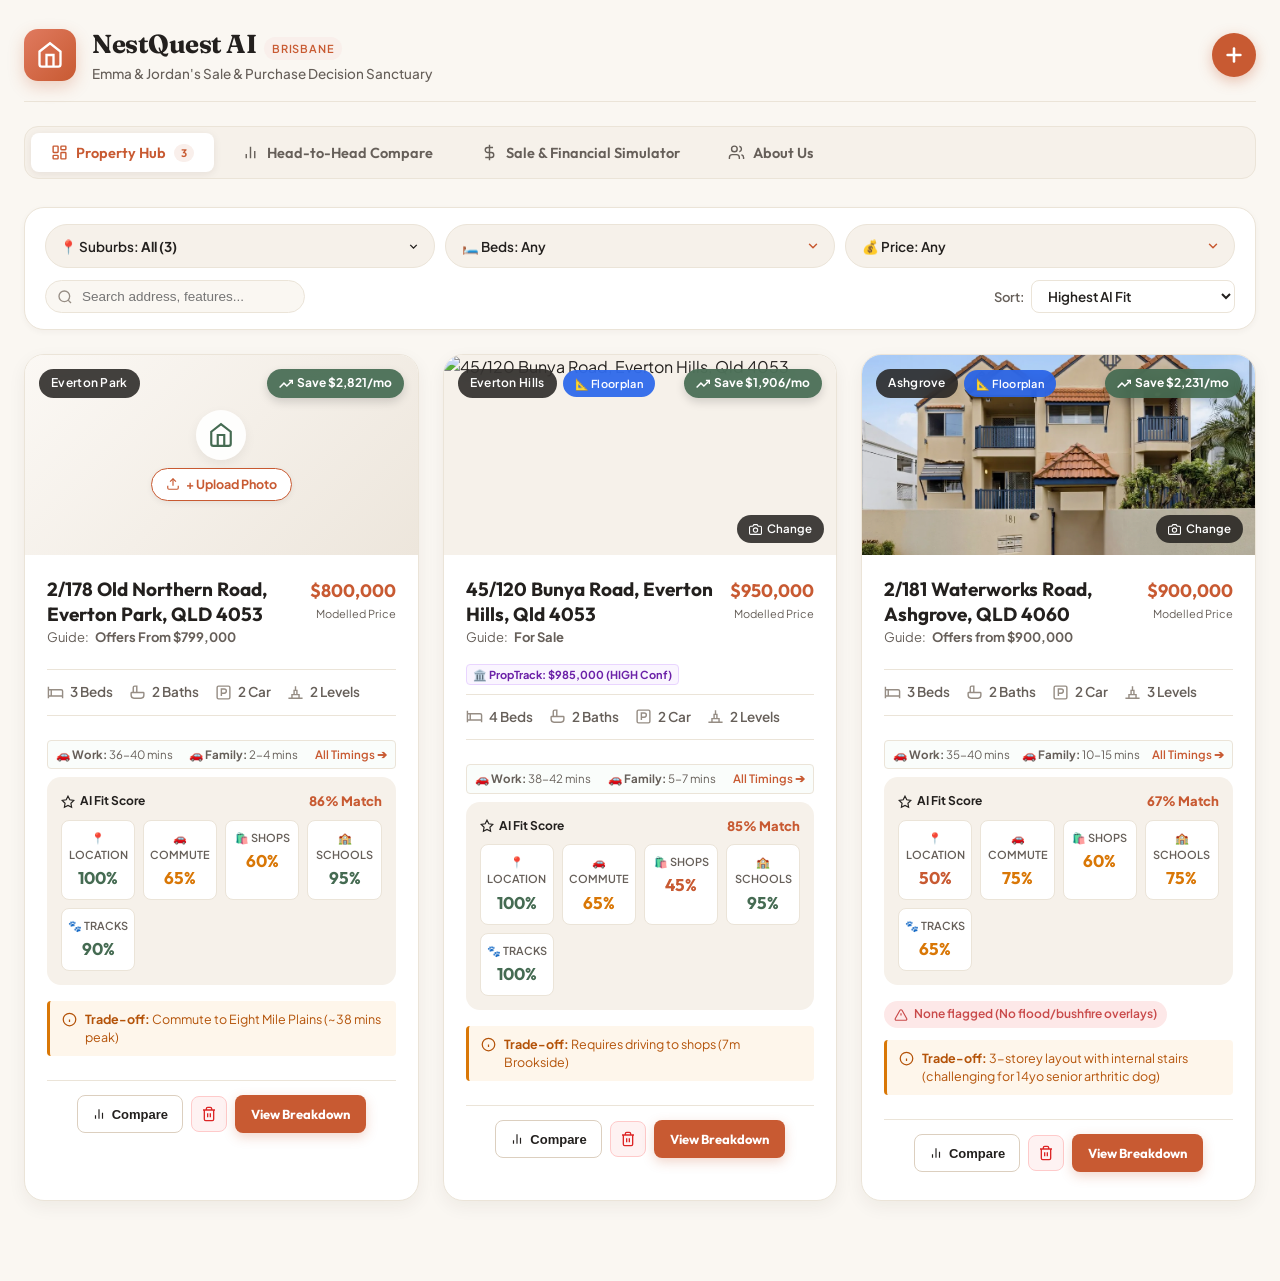
==== commit 7e1f7139: "Simplify app: remove inspection planner & chat page, simplify budget, agent commission % slider, mor" ====
--- a/app/index.html
+++ b/app/index.html
@@ -3,14 +3,17 @@
 <head>
   <meta charset="UTF-8">
   <meta name="viewport" content="width=device-width, initial-scale=1.0, maximum-scale=1.0, user-scalable=no, viewport-fit=cover">
-  <link rel="apple-touch-icon" href="images/apple-touch-icon.png">
+  <link rel="apple-touch-icon" sizes="180x180" href="images/apple-touch-icon.png?v=20261105">
+  <link rel="icon" type="image/svg+xml" href="images/favicon.svg?v=20261105">
+  <link rel="icon" type="image/png" sizes="32x32" href="images/favicon-32x32.png?v=20261105">
+  <link rel="icon" type="image/png" sizes="16x16" href="images/favicon-16x16.png?v=20261105">
+  <link rel="manifest" href="manifest.json?v=20261105">
   <meta name="apple-mobile-web-app-capable" content="yes">
   <meta name="apple-mobile-web-app-status-bar-style" content="default">
   <meta name="apple-mobile-web-app-title" content="NestQuest AI">
   <meta name="theme-color" content="#FAF7F2">
   <title>NestQuest AI — Emma & Jordan's Property Suite</title>
   <link rel="stylesheet" href="css/style.css">
-  <link rel="icon" href="data:image/svg+xml,<svg xmlns=%22http://www.w3.org/2000/svg%22 viewBox=%220 0 100 100%22><text y=%22.9em%22 font-size=%2290%22>🏡</text></svg>">
 </head>
 <body>
 
@@ -54,17 +57,6 @@
       <button class="nav-tab-btn" data-tab="compare">
         <svg viewBox="0 0 24 24" fill="none" stroke="currentColor" stroke-width="2"><line x1="18" y1="20" x2="18" y2="10"/><line x1="12" y1="20" x2="12" y2="4"/><line x1="6" y1="20" x2="6" y2="14"/></svg>
         Head-to-Head Compare
-      </button>
-
-      <button class="nav-tab-btn" data-tab="inspections">
-        <svg viewBox="0 0 24 24" fill="none" stroke="currentColor" stroke-width="2"><rect x="3" y="4" width="18" height="18" rx="2" ry="2"/><line x1="16" y1="2" x2="16" y2="6"/><line x1="8" y1="2" x2="8" y2="6"/><line x1="3" y1="10" x2="21" y2="10"/></svg>
-        Inspection Planner
-        <span class="nav-counter" id="nav-inspection-count" style="display: none; background: var(--sage); color: white;">0</span>
-      </button>
-
-      <button class="nav-tab-btn" data-tab="advisor">
-        <svg viewBox="0 0 24 24" fill="none" stroke="currentColor" stroke-width="2"><path d="M12 2a10 10 0 0 1 10 10c0 5.523-4.477 10-10 10a9.96 9.96 0 0 1-4.587-1.11L3 22l1.11-4.413A9.96 9.96 0 0 1 2 12C2 6.477 6.477 2 12 2z"/></svg>
-        AI Advisor & Chat
       </button>
 
       <button class="nav-tab-btn" data-tab="finances">
@@ -150,49 +142,7 @@
       <div id="comparison-view-content"></div>
     </section>
 
-    <!-- TAB: INSPECTION PLANNER -->
-    <section id="view-inspections" class="tab-view" style="display: none;">
-      <div id="inspections-view-content"></div>
-    </section>
-
-    <!-- TAB 3: AI ADVISOR & CHAT -->
-    <section id="view-advisor" class="tab-view" style="display: none;">
-      <div class="ai-advisor-layout">
-        <!-- Sidebar with Presets -->
-        <aside class="advisor-sidebar">
-          <div>
-            <h4 style="font-family: var(--font-serif); font-size: 18px; margin-bottom: 6px;">Decision Prompts</h4>
-            <p style="font-size: 13px; color: var(--text-muted);">Instant AI analysis tailored to your family setup:</p>
-          </div>
-
-          <div class="quick-prompts-list">
-            <button class="prompt-btn">🐾 Which property is safest for our 14yo dog & 16yo cat?</button>
-            <button class="prompt-btn">⚖️ Break down the Morningside vs Everton compromise</button>
-            <button class="prompt-btn">💰 Which property frees up the most monthly cash?</button>
-            <button class="prompt-btn">⚠️ Explain the flood & overland flow risks</button>
-            <button class="prompt-btn">🚗 Eight Mile Plains commute analysis</button>
-          </div>
-
-          <div style="background: var(--bg-card-subtle); padding: 14px; border-radius: var(--radius-md); font-size: 12.5px; color: var(--text-muted); line-height: 1.4;">
-            💡 <em>Antigravity Advisor considers your $1.4M home equity release, commute to Eight Mile Plains, and 4 fur babies.</em>
-          </div>
-        </aside>
-
-        <!-- Chat Panel -->
-        <div class="chat-panel">
-          <div class="chat-history" id="chat-history-container"></div>
-          <div class="chat-input-bar">
-            <input type="text" id="ai-chat-input" placeholder="Ask about properties, compromises, loan savings, or dog accessibility...">
-            <button class="btn-primary" id="btn-send-chat">
-              <svg width="17" height="17" viewBox="0 0 24 24" fill="none" stroke="currentColor" stroke-width="2"><line x1="22" y1="2" x2="11" y2="13"></line><polygon points="22 2 15 22 11 13 2 9 22 2"></polygon></svg>
-              Ask
-            </button>
-          </div>
-        </div>
-      </div>
-    </section>
-
-    <!-- TAB 4: FINANCIAL SIMULATOR -->
+    <!-- TAB 3: FINANCIAL SIMULATOR -->
     <section id="view-finances" class="tab-view" style="display: none;">
       <div id="financial-simulator-content"></div>
     </section>
@@ -511,35 +461,6 @@
       <div style="display: flex; justify-content: flex-end; gap: 10px; margin-top: 22px;">
         <button class="btn-secondary" type="button" onclick="app.closeParkingModal()">Cancel</button>
         <button class="btn-primary" type="button" onclick="app.saveParkingEdit()">Save Parking</button>
-      </div>
-    </div>
-  </div>
-
-  <!-- INSPECTION TIME EDITOR MODAL -->
-  <div class="modal-backdrop" id="inspection-edit-modal">
-    <div class="modal-card" style="max-width: 480px; padding: 24px;">
-      <button class="modal-close-btn" onclick="app.closeInspectionModal()">✕</button>
-      <h3 style="font-family: var(--font-serif); font-size: 20px; margin-bottom: 6px;">🗓️ Open Inspection Time</h3>
-      <p style="font-size: 13px; color: var(--text-muted); margin-bottom: 16px;">
-        Add or update the upcoming open home inspection slot.
-      </p>
-      <div class="form-group">
-        <label style="font-size: 13px; font-weight: 700;">Inspection Schedule Text:</label>
-        <input type="text" id="edit-inspection-input" placeholder="e.g. Sat 7 Nov 9:00 am - 9:30 am">
-      </div>
-      <div style="margin-top: 10px;">
-        <span style="font-size: 11.5px; font-weight: 700; color: var(--text-muted);">Quick Presets:</span>
-        <div class="suggestion-chips-container" style="margin-top: 6px;">
-          <button type="button" class="suggestion-chip" onclick="document.getElementById('edit-inspection-input').value='Sat 7 Nov 9:00 am'">Sat 7 Nov 9:00 am</button>
-          <button type="button" class="suggestion-chip" onclick="document.getElementById('edit-inspection-input').value='Sat 7 Nov 10:15 am'">Sat 7 Nov 10:15 am</button>
-          <button type="button" class="suggestion-chip" onclick="document.getElementById('edit-inspection-input').value='Sat 7 Nov 11:30 am'">Sat 7 Nov 11:30 am</button>
-          <button type="button" class="suggestion-chip" onclick="document.getElementById('edit-inspection-input').value='Thu 5 Nov 4:30 pm'">Thu 5 Nov 4:30 pm</button>
-          <button type="button" class="suggestion-chip" onclick="document.getElementById('edit-inspection-input').value='By Private Appointment'">By Appointment</button>
-        </div>
-      </div>
-      <div style="display: flex; justify-content: flex-end; gap: 10px; margin-top: 22px;">
-        <button class="btn-secondary" type="button" onclick="app.closeInspectionModal()">Cancel</button>
-        <button class="btn-primary" type="button" onclick="app.saveInspectionEdit()">Save Inspection</button>
       </div>
     </div>
   </div>
@@ -698,9 +619,9 @@
   </div>
 
   <!-- Scripts -->
-  <script src="js/calculator.js?v=20261104_1625"></script>
-  <script src="js/ai-engine.js?v=20261104_1625"></script>
-  <script src="js/scraper.js?v=20261104_1625"></script>
-  <script src="js/app.js?v=20261104_1625"></script>
+  <script src="js/calculator.js?v=20261105_0940"></script>
+  <script src="js/ai-engine.js?v=20261105_0940"></script>
+  <script src="js/scraper.js?v=20261105_0940"></script>
+  <script src="js/app.js?v=20261105_0940"></script>
 </body>
 </html>
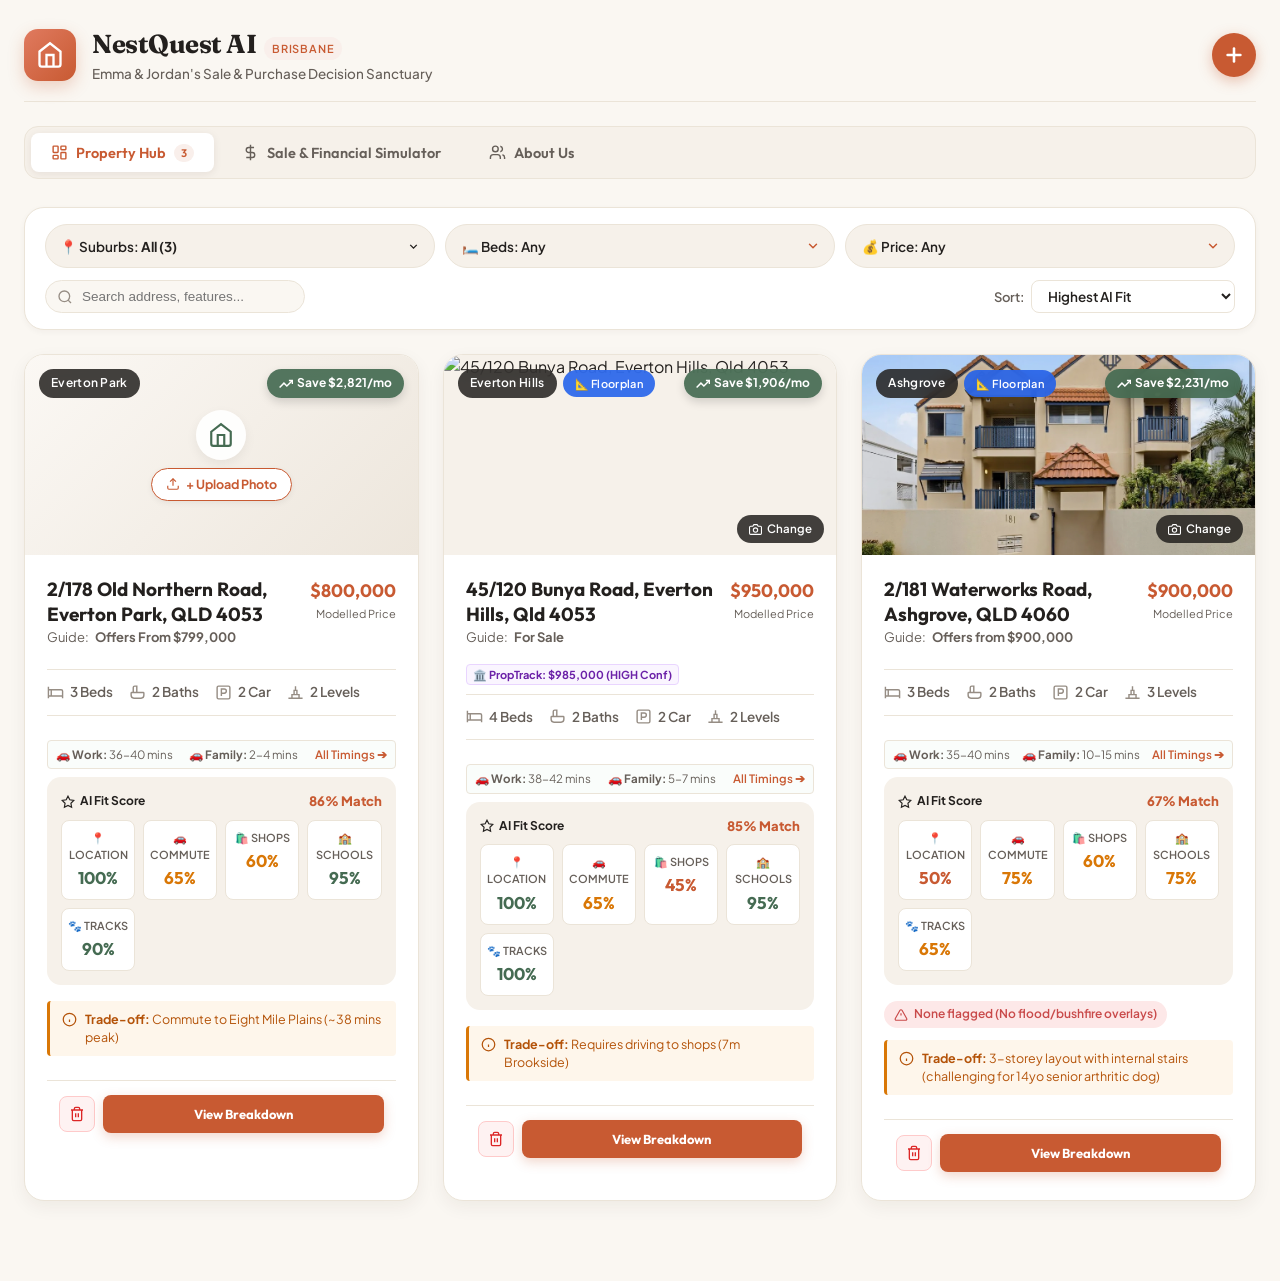
==== commit f4766e41: "Remove Head-to-Head Compare page and buttons for streamlined 3-tab layout" ====
--- a/app/index.html
+++ b/app/index.html
@@ -52,11 +52,6 @@
         <svg viewBox="0 0 24 24" fill="none" stroke="currentColor" stroke-width="2"><rect width="7" height="9" x="3" y="3" rx="1"/><rect width="7" height="5" x="14" y="3" rx="1"/><rect width="7" height="9" x="14" y="12" rx="1"/><rect width="7" height="5" x="3" y="16" rx="1"/></svg>
         Property Hub
         <span class="nav-counter" id="nav-prop-count">5</span>
-      </button>
-
-      <button class="nav-tab-btn" data-tab="compare">
-        <svg viewBox="0 0 24 24" fill="none" stroke="currentColor" stroke-width="2"><line x1="18" y1="20" x2="18" y2="10"/><line x1="12" y1="20" x2="12" y2="4"/><line x1="6" y1="20" x2="6" y2="14"/></svg>
-        Head-to-Head Compare
       </button>
 
       <button class="nav-tab-btn" data-tab="finances">
@@ -137,12 +132,7 @@
       <div class="properties-grid" id="properties-grid"></div>
     </section>
 
-    <!-- TAB 2: HEAD-TO-HEAD COMPARE -->
-    <section id="view-compare" class="tab-view" style="display: none;">
-      <div id="comparison-view-content"></div>
-    </section>
-
-    <!-- TAB 3: FINANCIAL SIMULATOR -->
+    <!-- TAB 2: FINANCIAL SIMULATOR -->
     <section id="view-finances" class="tab-view" style="display: none;">
       <div id="financial-simulator-content"></div>
     </section>
@@ -619,9 +609,9 @@
   </div>
 
   <!-- Scripts -->
-  <script src="js/calculator.js?v=20261105_0940"></script>
-  <script src="js/ai-engine.js?v=20261105_0940"></script>
-  <script src="js/scraper.js?v=20261105_0940"></script>
-  <script src="js/app.js?v=20261105_0940"></script>
+  <script src="js/calculator.js?v=20261105_1040"></script>
+  <script src="js/ai-engine.js?v=20261105_1040"></script>
+  <script src="js/scraper.js?v=20261105_1040"></script>
+  <script src="js/app.js?v=20261105_1040"></script>
 </body>
 </html>
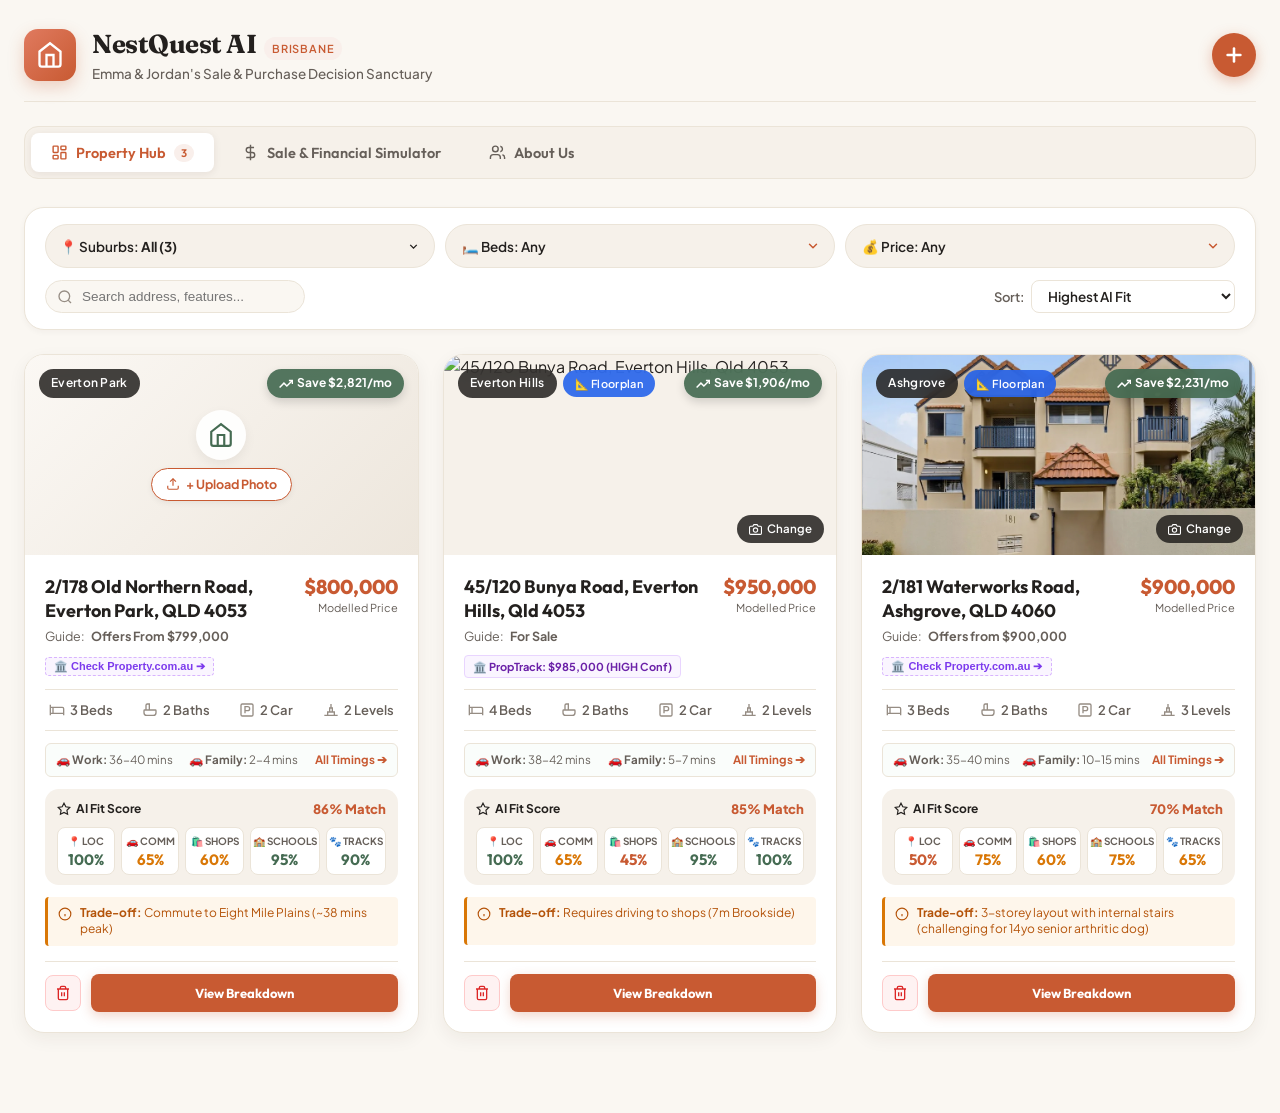
==== commit 55168e88: "Format property cards to align uniformly across grid with consistent heights and slots" ====
--- a/app/index.html
+++ b/app/index.html
@@ -13,7 +13,7 @@
   <meta name="apple-mobile-web-app-title" content="NestQuest AI">
   <meta name="theme-color" content="#FAF7F2">
   <title>NestQuest AI — Emma & Jordan's Property Suite</title>
-  <link rel="stylesheet" href="css/style.css">
+  <link rel="stylesheet" href="css/style.css?v=20261105_1110">
 </head>
 <body>
 
@@ -609,9 +609,9 @@
   </div>
 
   <!-- Scripts -->
-  <script src="js/calculator.js?v=20261105_1040"></script>
-  <script src="js/ai-engine.js?v=20261105_1040"></script>
-  <script src="js/scraper.js?v=20261105_1040"></script>
-  <script src="js/app.js?v=20261105_1040"></script>
+  <script src="js/calculator.js?v=20261105_1110"></script>
+  <script src="js/ai-engine.js?v=20261105_1110"></script>
+  <script src="js/scraper.js?v=20261105_1110"></script>
+  <script src="js/app.js?v=20261105_1110"></script>
 </body>
 </html>
--- a/app/css/style.css
+++ b/app/css/style.css
@@ -640,6 +640,7 @@
   display: grid;
   grid-template-columns: repeat(auto-fill, minmax(380px, 1fr));
   gap: 24px;
+  align-items: stretch;
 }
 
 /* Property Card */
@@ -653,6 +654,7 @@
   display: flex;
   flex-direction: column;
   position: relative;
+  height: 100%;
 }
 
 .property-card:hover {
@@ -816,122 +818,278 @@
 }
 
 .card-content {
-  padding: 22px;
+  padding: 20px;
   display: flex;
   flex-direction: column;
   flex-grow: 1;
 }
 
+/* Zone 1: Address & Price Header */
 .card-header-row {
   display: flex;
   justify-content: space-between;
   align-items: flex-start;
-  margin-bottom: 8px;
+  min-height: 72px;
+  margin-bottom: 6px;
+  gap: 12px;
+}
+
+.card-header-main {
+  flex-grow: 1;
+  min-width: 0;
 }
 
 .card-address {
   font-family: var(--font-display);
-  font-size: 19px;
+  font-size: 18px;
   font-weight: 700;
   color: var(--text-main);
   line-height: 1.3;
+  min-height: 48px;
+  display: -webkit-box;
+  -webkit-line-clamp: 2;
+  -webkit-box-orient: vertical;
+  overflow: hidden;
+  margin: 0 0 4px 0;
 }
 
 .card-guide-price {
+  font-size: 12.5px;
+  color: var(--text-muted);
+  min-height: 18px;
+  line-height: 18px;
+  display: flex;
+  align-items: center;
+  gap: 6px;
+  white-space: nowrap;
+  overflow: hidden;
+  text-overflow: ellipsis;
+}
+
+.card-price-block {
+  text-align: right;
+  flex-shrink: 0;
+}
+
+.modelled-price-badge {
+  font-family: var(--font-display);
+  font-size: 20px;
+  font-weight: 800;
+  color: var(--terracotta);
+  line-height: 1.2;
+  display: block;
+}
+
+.card-price-label {
+  font-size: 11px;
+  color: var(--text-muted);
+  white-space: nowrap;
+}
+
+/* Zone 2: Consistent Valuation Slot */
+.card-valuation-slot {
+  height: 26px;
+  min-height: 26px;
+  display: flex;
+  align-items: center;
+  margin-bottom: 10px;
+}
+
+.badge-proptrack {
+  background: #FAF5FF;
+  color: #6B21A8;
+  border: 1px solid #E9D5FF;
+  font-size: 11px;
+  font-weight: 700;
+  padding: 2px 8px;
+  border-radius: 4px;
+  display: inline-flex;
+  align-items: center;
+  gap: 4px;
+  white-space: nowrap;
+}
+
+.btn-check-proptrack {
+  background: #FAF5FF;
+  border: 1px dashed #D8B4FE;
+  color: #7C3AED;
+  font-size: 11px;
+  font-weight: 600;
+  cursor: pointer;
+  padding: 2px 8px;
+  border-radius: 4px;
+  display: inline-flex;
+  align-items: center;
+  gap: 4px;
+  transition: all 0.2s ease;
+  white-space: nowrap;
+}
+
+.btn-check-proptrack:hover {
+  background: #F3E8FF;
+  border-color: #9333EA;
+  color: #6B21A8;
+}
+
+/* Zone 3: Specs Row (Bed / Bath / Car / Levels) */
+.specs-row {
+  display: flex;
+  align-items: center;
+  justify-content: space-between;
+  height: 42px;
+  min-height: 42px;
+  padding: 0 4px;
+  border-top: 1px solid var(--border-light);
+  border-bottom: 1px solid var(--border-light);
+  margin-bottom: 12px;
+  box-sizing: border-box;
+}
+
+.spec-item {
+  display: flex;
+  align-items: center;
+  gap: 5px;
   font-size: 13px;
   color: var(--text-muted);
-  margin-bottom: 14px;
-  display: flex;
-  align-items: center;
-  gap: 6px;
-}
-
-.modelled-price-badge {
-  font-family: var(--font-display);
-  font-size: 18px;
-  font-weight: 700;
-  color: var(--terracotta);
-}
-
-/* Feature Spec Chips (Bed / Bath / Car / Levels) */
-.specs-row {
-  display: flex;
-  align-items: center;
-  gap: 16px;
-  padding: 12px 0;
-  border-top: 1px solid var(--border-light);
-  border-bottom: 1px solid var(--border-light);
-  margin-bottom: 16px;
-}
-
-.spec-item {
-  display: flex;
-  align-items: center;
-  gap: 6px;
-  font-size: 13.5px;
-  color: var(--text-muted);
   font-weight: 600;
+  white-space: nowrap;
 }
 
 .spec-item svg {
   color: var(--text-subtle);
-  width: 17px;
-  height: 17px;
-}
-
-/* AI Score Matchers Grid */
+  width: 16px;
+  height: 16px;
+  flex-shrink: 0;
+}
+
+/* Zone 4: Commute Preview Row */
+.card-commute-preview {
+  font-size: 11.5px;
+  color: var(--text-muted);
+  background: #FAFDFB;
+  border: 1px solid var(--border-light);
+  border-radius: 6px;
+  padding: 0 10px;
+  height: 34px;
+  min-height: 34px;
+  display: flex;
+  justify-content: space-between;
+  align-items: center;
+  margin-bottom: 12px;
+  box-sizing: border-box;
+}
+
+.card-commute-item {
+  white-space: nowrap;
+  overflow: hidden;
+  text-overflow: ellipsis;
+}
+
+.card-commute-link {
+  color: var(--terracotta);
+  font-weight: 700;
+  cursor: pointer;
+  white-space: nowrap;
+  flex-shrink: 0;
+}
+
+/* Zone 5: AI Fit Score 5-Pillar Grid */
 .ai-match-container {
   background-color: var(--bg-card-subtle);
   border-radius: var(--radius-md);
-  padding: 14px;
-  margin-bottom: 16px;
+  padding: 10px 12px;
+  margin-bottom: 12px;
+  box-sizing: border-box;
+}
+
+.ai-match-header {
+  display: flex;
+  justify-content: space-between;
+  align-items: center;
+  height: 20px;
+  margin-bottom: 8px;
+}
+
+.ai-match-title {
+  font-size: 12px;
+  font-weight: 700;
+  color: var(--text-main);
+  display: flex;
+  align-items: center;
+  gap: 5px;
+}
+
+.ai-match-score {
+  font-size: 13px;
+  font-weight: 800;
+  color: var(--terracotta);
 }
 
 .match-scores-grid {
   display: grid;
-  grid-template-columns: repeat(3, 1fr);
-  gap: 8px;
+  grid-template-columns: repeat(5, 1fr);
+  gap: 6px;
   text-align: center;
 }
 
 .match-score-cell {
   background: white;
   border-radius: var(--radius-sm);
-  padding: 8px 6px;
+  padding: 6px 2px;
   border: 1px solid var(--border-light);
+  display: flex;
+  flex-direction: column;
+  justify-content: center;
+  align-items: center;
+  min-height: 48px;
+  box-sizing: border-box;
 }
 
 .match-score-label {
-  font-size: 11px;
-  font-weight: 600;
+  font-size: 10px;
+  font-weight: 700;
   text-transform: uppercase;
   color: var(--text-muted);
   margin-bottom: 2px;
+  white-space: nowrap;
+  overflow: hidden;
+  text-overflow: ellipsis;
+  width: 100%;
 }
 
 .match-score-value {
   font-family: var(--font-display);
-  font-size: 17px;
-  font-weight: 700;
+  font-size: 15px;
+  font-weight: 700;
+  line-height: 1.1;
 }
 
 .score-high { color: var(--sage); }
 .score-medium { color: var(--honey); }
 .score-low { color: var(--terracotta); }
 
-/* Compromise / Feature Pill */
+/* Zone 6: Risk Alert & Key Trade-off Slot */
+.card-insights-slot {
+  display: flex;
+  flex-direction: column;
+  gap: 6px;
+  min-height: 52px;
+  margin-bottom: 12px;
+}
+
 .card-compromise-pill {
   display: flex;
   align-items: flex-start;
   gap: 8px;
   background-color: var(--bg-amber-soft);
   border-left: 3px solid var(--honey);
-  padding: 10px 12px;
+  padding: 8px 10px;
   border-radius: 4px;
-  font-size: 12.5px;
+  font-size: 12px;
   color: var(--honey-dark);
-  margin-bottom: 16px;
-  line-height: 1.4;
+  line-height: 1.35;
+  min-height: 48px;
+  box-sizing: border-box;
 }
 
 .card-risk-pill {
@@ -940,23 +1098,25 @@
   gap: 6px;
   background-color: var(--rose-soft);
   color: var(--rose-alert);
-  font-size: 12px;
+  font-size: 11.5px;
   font-weight: 600;
   padding: 4px 10px;
   border-radius: var(--radius-full);
-  margin-bottom: 12px;
   width: fit-content;
 }
 
-/* Card Action Footer */
+/* Zone 7: Pinned Bottom Actions */
 .card-footer {
-  margin-top: auto;
-  display: flex;
-  justify-content: space-between;
-  align-items: center;
-  padding-top: 14px;
-  border-top: 1px solid var(--border-light);
-  gap: 10px;
+  margin-top: auto !important;
+  display: flex !important;
+  justify-content: space-between !important;
+  align-items: center !important;
+  padding: 12px 0 0 0 !important;
+  border-top: 1px solid var(--border-light, #E8E2D8) !important;
+  gap: 10px !important;
+  width: 100% !important;
+  flex-wrap: nowrap !important;
+  box-sizing: border-box;
 }
 
 .compare-checkbox-label {
@@ -1895,15 +2055,18 @@
 
   .card-address {
     font-size: 17px;
+    min-height: auto;
   }
 
   .card-header-row {
     flex-direction: column;
     align-items: flex-start;
     gap: 8px;
-  }
-
-  .card-header-row > div:last-child {
+    min-height: auto;
+  }
+
+  .card-header-row > div:last-child,
+  .card-price-block {
     text-align: left;
     display: flex;
     align-items: baseline;
@@ -2055,49 +2218,7 @@
 }
 
 
-/* Card Footer: Central 3 Buttons (Compare, Recycle Bin, View Breakdown) */
-.card-footer {
-  display: flex !important;
-  justify-content: center !important;
-  align-items: center !important;
-  gap: 8px !important;
-  width: 100% !important;
-  padding: 14px 12px 6px 12px !important;
-  border-top: 1px solid var(--border-light, #E8E2D8);
-  margin-top: 8px;
-  flex-wrap: wrap;
-}
-
-.btn-card-compare {
-  display: inline-flex;
-  align-items: center;
-  justify-content: center;
-  gap: 6px;
-  height: 38px;
-  padding: 0 14px;
-  border-radius: var(--radius-sm, 8px);
-  border: 1.5px solid var(--border-medium, #D4CCC0);
-  background: white;
-  color: var(--text-main, #23201E);
-  font-size: 13px;
-  font-weight: 600;
-  cursor: pointer;
-  transition: all 0.2s ease;
-  flex-shrink: 0;
-}
-
-.btn-card-compare:hover {
-  border-color: var(--sage, #4A6B53);
-  color: var(--sage, #4A6B53);
-  background: #F4F7F4;
-}
-
-.btn-card-compare.active {
-  background: var(--sage, #4A6B53);
-  border-color: var(--sage, #4A6B53);
-  color: white;
-}
-
+/* Card Footer Action Buttons */
 .btn-card-breakdown {
   display: inline-flex;
   align-items: center;
@@ -2107,7 +2228,7 @@
   font-size: 13px;
   font-weight: 700;
   border-radius: var(--radius-sm, 8px);
-  flex-shrink: 0;
+  flex-grow: 1;
 }
 
 
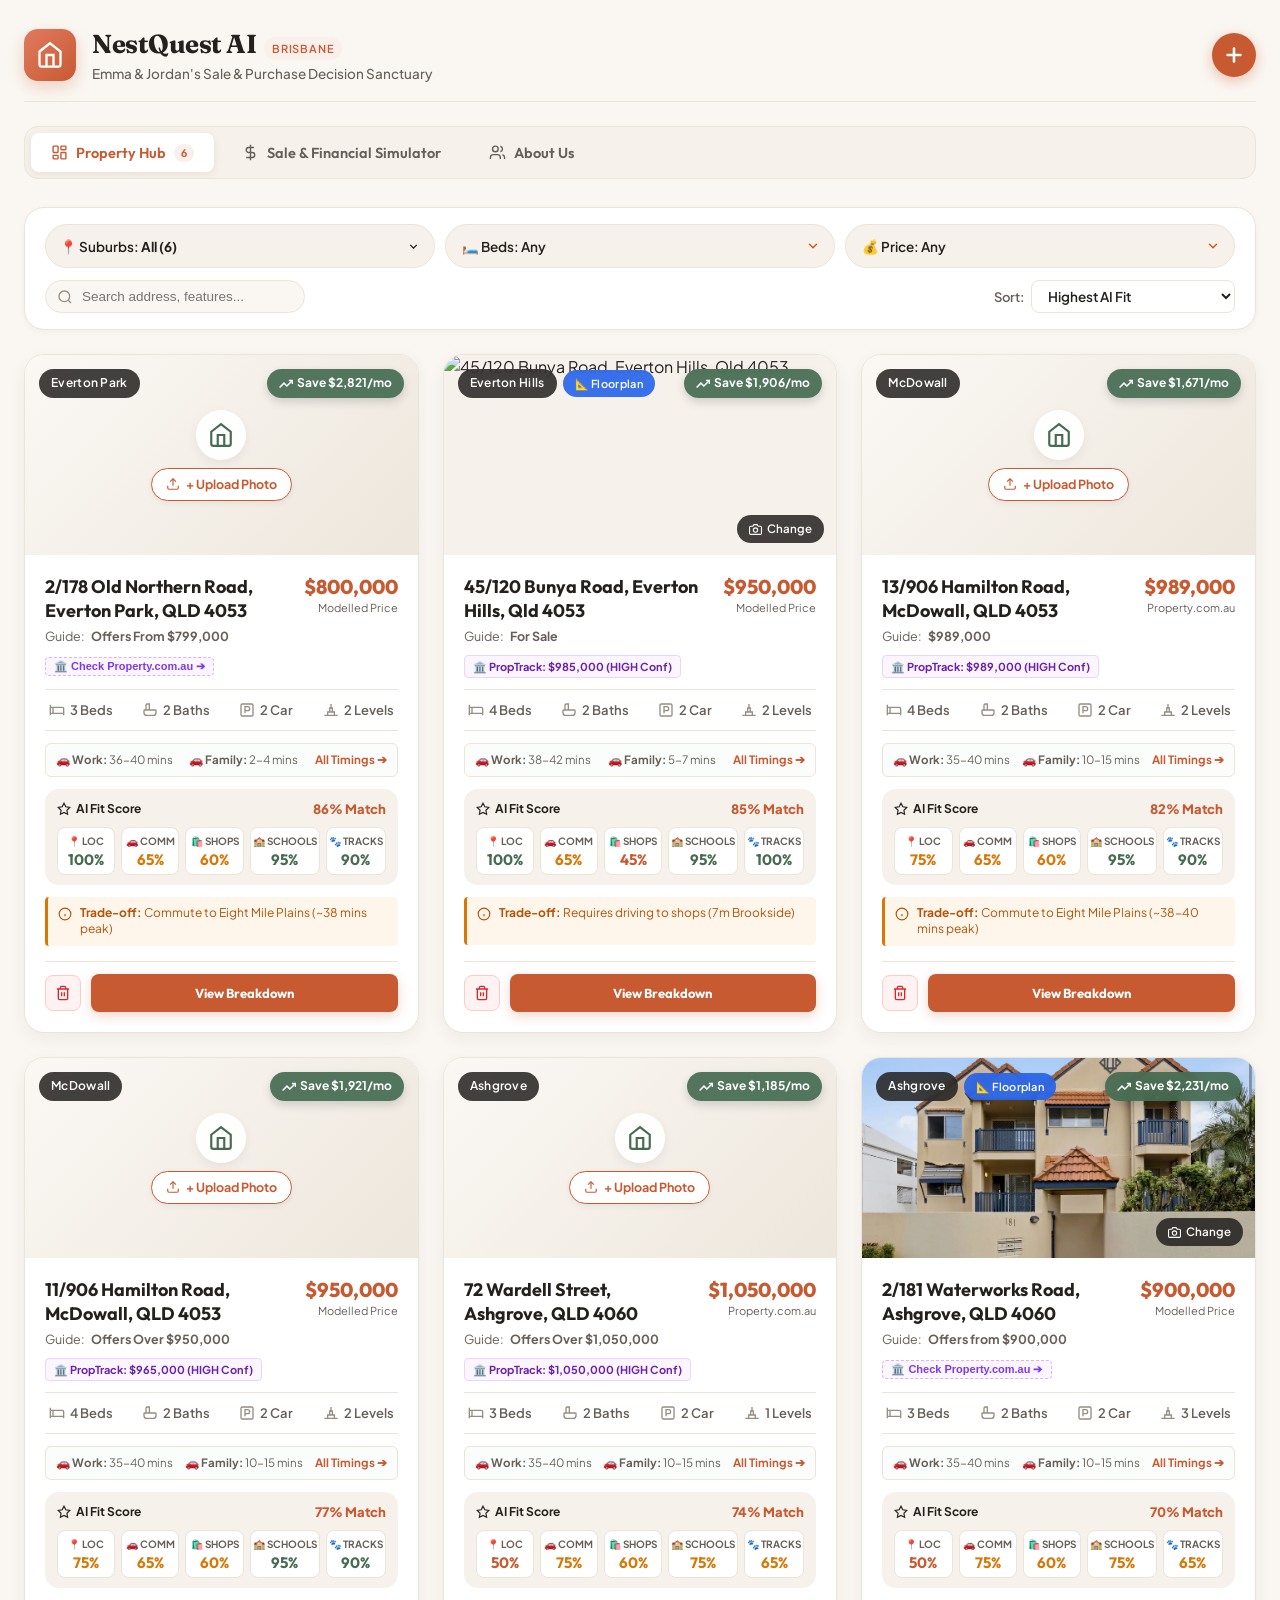
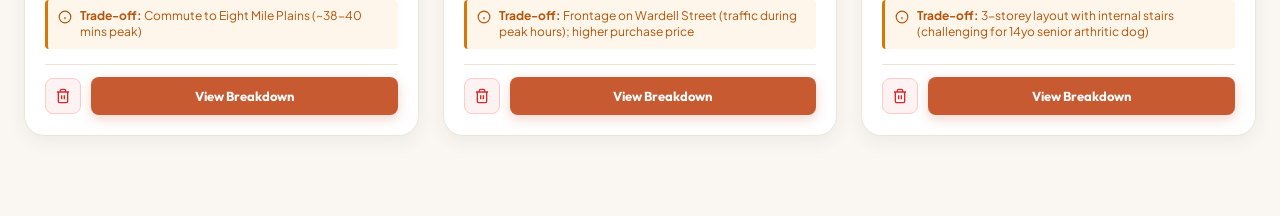
==== commit cbb32d3b: "Add 11/906 Hamilton, 13/906 Hamilton, and 72 Wardell Street to property hub" ====
--- a/app/index.html
+++ b/app/index.html
@@ -609,9 +609,9 @@
   </div>
 
   <!-- Scripts -->
-  <script src="js/calculator.js?v=20261105_1110"></script>
-  <script src="js/ai-engine.js?v=20261105_1110"></script>
-  <script src="js/scraper.js?v=20261105_1110"></script>
-  <script src="js/app.js?v=20261105_1110"></script>
+  <script src="js/calculator.js?v=20261105_1128"></script>
+  <script src="js/ai-engine.js?v=20261105_1128"></script>
+  <script src="js/scraper.js?v=20261105_1128"></script>
+  <script src="js/app.js?v=20261105_1128"></script>
 </body>
 </html>
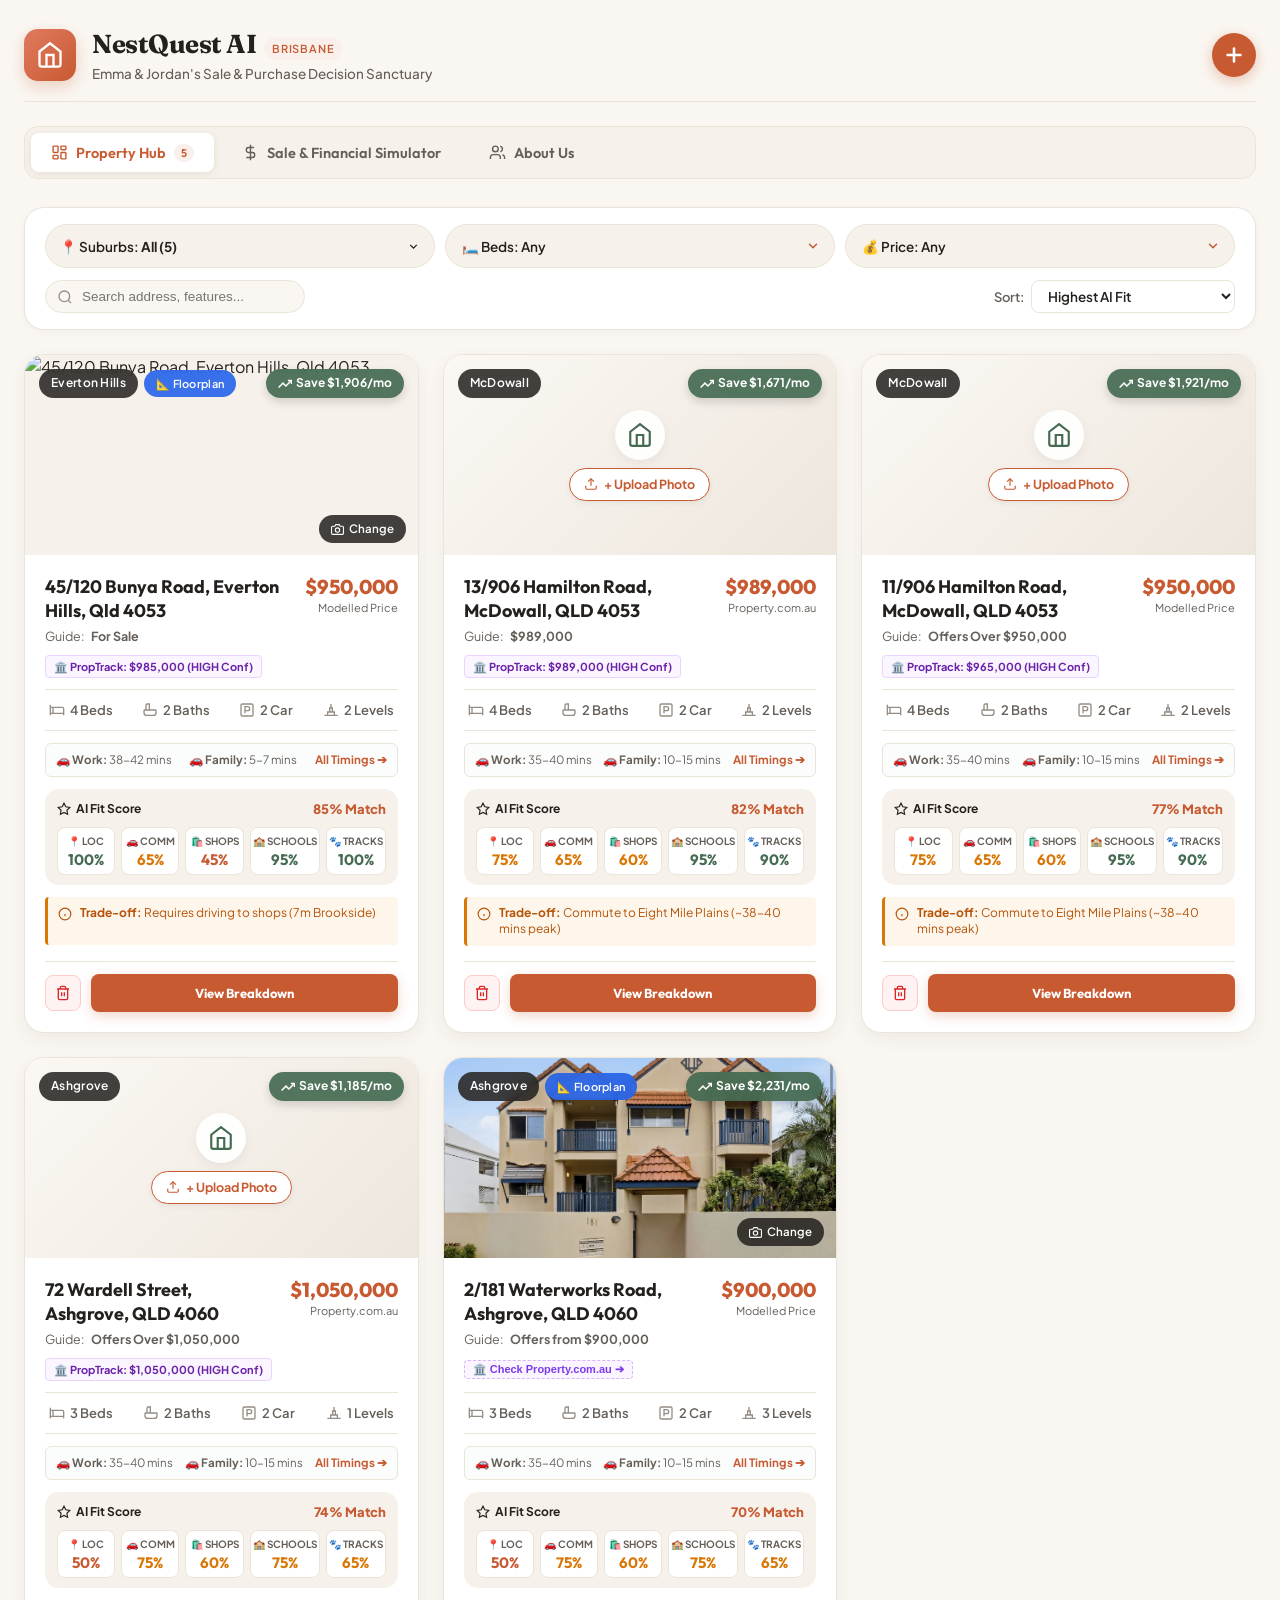
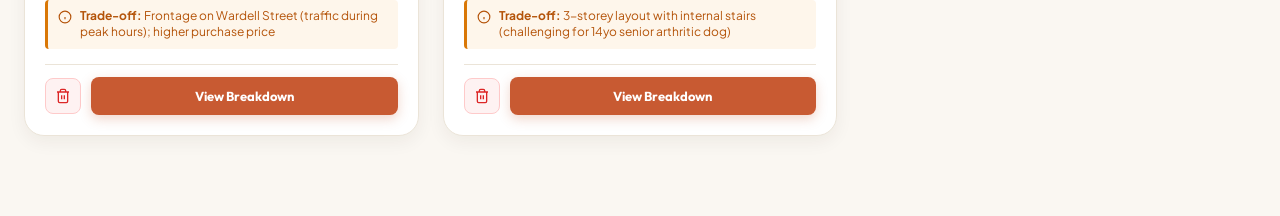
==== commit cdf463a2: "Permanently remove 2/178 Old Northern Road and harden deletion engine against resurrection" ====
--- a/app/index.html
+++ b/app/index.html
@@ -13,7 +13,7 @@
   <meta name="apple-mobile-web-app-title" content="NestQuest AI">
   <meta name="theme-color" content="#FAF7F2">
   <title>NestQuest AI — Emma & Jordan's Property Suite</title>
-  <link rel="stylesheet" href="css/style.css?v=20261105_1110">
+  <link rel="stylesheet" href="css/style.css?v=20261105_1144">
 </head>
 <body>
 
@@ -609,9 +609,9 @@
   </div>
 
   <!-- Scripts -->
-  <script src="js/calculator.js?v=20261105_1128"></script>
-  <script src="js/ai-engine.js?v=20261105_1128"></script>
-  <script src="js/scraper.js?v=20261105_1128"></script>
-  <script src="js/app.js?v=20261105_1128"></script>
+  <script src="js/calculator.js?v=20261105_1144"></script>
+  <script src="js/ai-engine.js?v=20261105_1144"></script>
+  <script src="js/scraper.js?v=20261105_1144"></script>
+  <script src="js/app.js?v=20261105_1144"></script>
 </body>
 </html>
